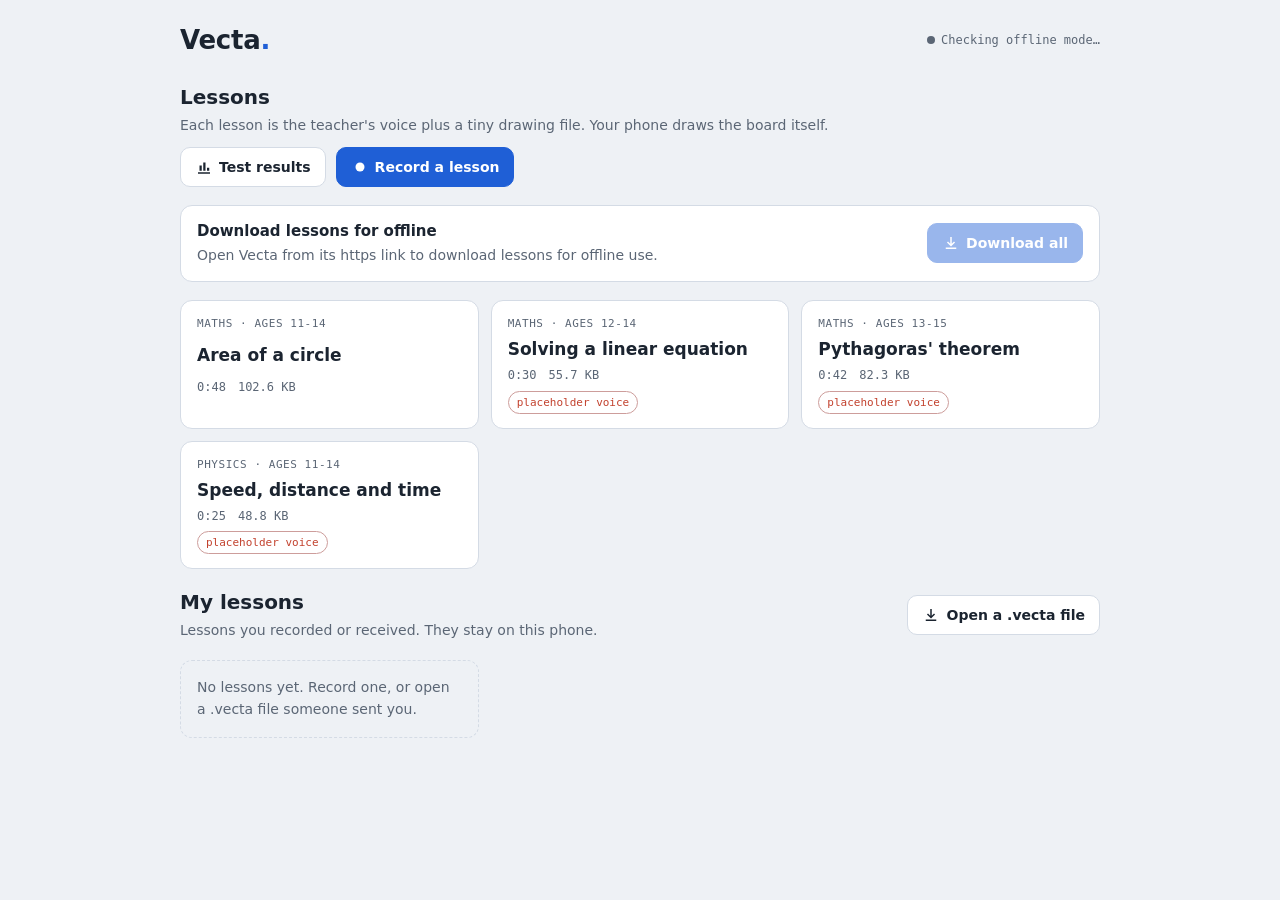
==== index.html @ 53c6eee7 "Add files via upload" ====
<!doctype html>
<html lang="en">
<head>
<meta charset="utf-8">
<meta name="viewport" content="width=device-width, initial-scale=1, viewport-fit=cover">
<title>Vecta Academy</title>
<meta name="description" content="Sharp maths and science lessons that use a fraction of video's data.">
<meta name="theme-color" content="#1f5fd6">
<link rel="manifest" href="manifest.webmanifest">
<link rel="icon" href="icon-192.png">
<link rel="apple-touch-icon" href="icon-192.png">
<link rel="stylesheet" href="katex.min.css">
<link rel="stylesheet" href="app.css">
</head>
<body>
<main>
  <div class="topbar">
    <a class="brand" href="./">Vecta<span>.</span></a>
    <span class="status" id="status">Checking offline mode…</span>
  </div>

  <!-- Library -->
  <section id="library" class="lib" style="display:grid;gap:18px">
    <div class="row spread">
      <div style="display:grid;gap:2px">
        <h2 class="section">Lessons</h2>
        <p class="sub">Each lesson is the teacher's voice plus a tiny drawing file. Your phone draws the board itself.</p>
      </div>
      <div class="row">
        <a class="btn" href="results.html"><svg viewBox="0 0 24 24"><path d="M4 19h16v2H4zM6 10h3v7H6zM11 6h3v11h-3zM16 13h3v4h-3z"/></svg>Test results</a>
        <a class="btn primary" href="record.html"><svg viewBox="0 0 24 24"><circle cx="12" cy="12" r="6"/></svg>Record a lesson</a>
      </div>
    </div>
    <div class="dl" id="dl">
      <div class="row spread">
        <div style="display:grid;gap:2px;min-width:0">
          <b id="dlTitle">Download lessons for offline</b>
          <span class="sub" id="dlInfo">Checking…</span>
        </div>
        <button class="btn primary" id="dlBtn" type="button" disabled><svg viewBox="0 0 24 24"><path d="M11 4h2v9l3-3 1.4 1.4L12 16.8 6.6 11.4 8 10l3 3zM5 18h14v2H5z"/></svg><span id="dlLabel">Download all</span></button>
      </div>
      <div class="bar" id="dlBar" hidden aria-hidden="true"><i class="draw" id="dlFill" style="width:0%"></i></div>
    </div>
    <div class="grid" id="builtin"></div>

    <div class="row spread">
      <div style="display:grid;gap:2px">
        <h2 class="section">My lessons</h2>
        <p class="sub">Lessons you recorded or received. They stay on this phone.</p>
      </div>
      <label class="btn" for="importFile"><svg viewBox="0 0 24 24"><path d="M11 4h2v9l3-3 1.4 1.4L12 16.8 6.6 11.4 8 10l3 3zM5 18h14v2H5z"/></svg>Open a .vecta file</label>
      <input type="file" id="importFile" accept=".vecta,.zip,application/zip" hidden>
    </div>
    <div id="importMsg" hidden></div>
    <div class="grid" id="mine"></div>
  </section>

  <!-- Player -->
  <section id="playerView" hidden style="display:grid;gap:14px">
    <div class="row"><a class="btn" href="#" id="backToList"><svg viewBox="0 0 24 24"><path d="M15.4 7.4 14 6l-6 6 6 6 1.4-1.4L10.8 12z"/></svg>All lessons</a></div>
    <div id="loadMsg" hidden></div>
    <div class="player">
      <div class="player-head"><h2 id="pTitle">Lesson</h2><span class="meta" id="pMeta"></span></div>
      <div id="board"></div>
      <div class="caption" id="caption" aria-live="polite">Press play. The board draws itself in time with the voice.</div>
      <div class="controls">
        <button class="btn primary" id="play" type="button" aria-label="Play"><svg viewBox="0 0 24 24" id="playIcon"><path d="M8 5.5v13l11-6.5z"/></svg></button>
        <button class="btn" id="back10" type="button" aria-label="Back 10 seconds"><svg viewBox="0 0 24 24"><path d="M12 5V2L7 6l5 4V7a6 6 0 1 1-6 6H4a8 8 0 1 0 8-8z"/></svg>10s</button>
        <input class="scrub" id="scrub" type="range" min="0" max="60" step="0.05" value="0" aria-label="Lesson position">
        <span class="time" id="time">0:00 / 0:00</span>
        <button class="btn" id="cc" type="button" aria-pressed="true">CC</button>
      </div>
      <div class="weight">
        <div class="line1"><span>Download size for this lesson</span><b id="totalKB">–</b></div>
        <div class="bar" aria-hidden="true"><i class="voice" id="barVoice"></i><i class="draw" id="barDraw"></i></div>
        <div class="legend">
          <span style="--c: color-mix(in srgb, var(--accent) 45%, var(--grid))">Voice <b id="voiceKB">–</b></span>
          <span style="--c: var(--accent)">Drawings <b id="drawKB">–</b></span>
          <span id="perHour"></span>
        </div>
        <a href="results.html" style="font-size:14px">See how this compares with video →</a>
      </div>
      <div class="actions">
        <button class="btn" id="shareBtn" type="button"><svg viewBox="0 0 24 24"><path d="M11 16h2V7l3 3 1.4-1.4L12 3.2 6.6 8.6 8 10l3-3zM5 18h14v2H5z"/></svg>Save as .vecta file</button>
        <button class="btn danger" id="deleteBtn" type="button" hidden>Delete</button>
        <span class="hint" id="deleteConfirm" hidden>Tap Delete again to remove this lesson.</span>
        <span class="hint" id="shareMsg" hidden></span>
      </div>
    </div>
  </section>
</main>
<audio id="audio" preload="auto"></audio>
<script src="katex.min.js"></script>
<script src="board.js"></script>
<script src="store.js"></script>
<script src="player.js"></script>
</body>
</html>
---- app.css ----
/* Vecta: one centred column, squared-paper board, teacher's-blue marker accent. */
:root {
  --page: #eef1f5;
  --surface: #ffffff;
  --paper: #fbfcfe;
  --grid: #e3e8f0;
  --ink: #1b2430;
  --muted: #5b6675;
  --line: #d4dbe5;
  --accent: #1f5fd6;
  --accent-ink: #ffffff;
  --good: #1f8a5b;
  --bad: #c2412d;
  --display: "Bricolage Grotesque", "Atkinson Hyperlegible", system-ui, sans-serif;
  --body: "Atkinson Hyperlegible", system-ui, -apple-system, "Segoe UI", Roboto, sans-serif;
  --mono: "JetBrains Mono", ui-monospace, "SFMono-Regular", Menlo, monospace;
  color-scheme: light;
}
@media (prefers-color-scheme: dark) {
  :root {
    --page: #0c0f14; --surface: #151a22; --paper: #11161d; --grid: #1e2530;
    --ink: #e6ebf2; --muted: #9aa6b6; --line: #2a323e; --accent: #73a6ff; --accent-ink: #0c0f14;
    --good: #4cc38a; --bad: #ff8a73; color-scheme: dark;
  }
}
* { box-sizing: border-box; }
html, body { margin: 0; }
body {
  background: var(--page); color: var(--ink); font: 16px/1.55 var(--body);
  padding-left: max(16px, env(safe-area-inset-left, 0px)); padding-right: max(16px, env(safe-area-inset-right, 0px));
  padding-block: max(20px, env(safe-area-inset-top, 0px)) max(48px, env(safe-area-inset-bottom, 0px));
}
main { max-width: 920px; margin: 0 auto; display: grid; gap: 22px; }
[hidden] { display: none !important; }
a { color: var(--accent); }

.topbar { display: flex; align-items: center; justify-content: space-between; gap: 12px; flex-wrap: wrap; }
.brand { font-family: var(--display); font-size: 26px; font-weight: 600; letter-spacing: -0.01em; margin: 0; color: var(--ink); text-decoration: none; }
.brand span { color: var(--accent); }
.status { font-family: var(--mono); font-size: 12px; color: var(--muted); display: inline-flex; align-items: center; gap: 6px; }
.status::before { content: ""; width: 8px; height: 8px; border-radius: 50%; background: var(--muted); }
.status.ok::before { background: var(--good); }

h2.section { font-family: var(--display); font-size: 20px; margin: 0; text-wrap: balance; }
.sub { color: var(--muted); font-size: 14px; margin: 0; }
.row { display: flex; gap: 10px; align-items: center; flex-wrap: wrap; }
.spread { justify-content: space-between; }

.btn { display: inline-flex; align-items: center; justify-content: center; gap: 6px; height: 40px; min-width: 40px; padding: 0 14px; border-radius: 10px; border: 1px solid var(--line); background: var(--surface); color: var(--ink); font: 600 14px var(--body); cursor: pointer; text-decoration: none; white-space: nowrap; }
.btn svg { width: 18px; height: 18px; fill: currentColor; flex: none; }
.btn.primary { background: var(--accent); color: var(--accent-ink); border-color: var(--accent); }
.btn.danger { color: var(--bad); }
.btn[aria-pressed="true"] { background: color-mix(in srgb, var(--accent) 14%, var(--surface)); border-color: var(--accent); color: var(--accent); }
.btn:disabled { opacity: .45; cursor: default; }
.btn:focus-visible, input:focus-visible, .card:focus-visible { outline: 3px solid color-mix(in srgb, var(--accent) 55%, transparent); outline-offset: 2px; }

/* library */
.grid { display: grid; grid-template-columns: repeat(auto-fill, minmax(240px, 1fr)); gap: 12px; }
.card { display: grid; gap: 6px; padding: 14px 16px; background: var(--surface); border: 1px solid var(--line); border-radius: 12px; color: var(--ink); text-decoration: none; min-width: 0; }
.card:hover { border-color: color-mix(in srgb, var(--accent) 55%, var(--line)); }
.card .kicker { font-family: var(--mono); font-size: 11px; letter-spacing: .05em; text-transform: uppercase; color: var(--muted); }
.card .title { font-weight: 700; font-size: 17px; line-height: 1.3; }
.card .facts { display: flex; gap: 12px; flex-wrap: wrap; font-family: var(--mono); font-size: 12px; color: var(--muted); font-variant-numeric: tabular-nums; }
.pill { font-family: var(--mono); font-size: 11px; padding: 2px 8px; border-radius: 99px; border: 1px solid var(--line); color: var(--muted); justify-self: start; }
.pill.warn { color: var(--bad); border-color: color-mix(in srgb, var(--bad) 40%, var(--line)); }
.dl { display: grid; gap: 10px; padding: 14px 16px; background: var(--surface); border: 1px solid var(--line); border-radius: 12px; }
.dl b { font-size: 15px; }
.dl.done { border-color: color-mix(in srgb, var(--good) 45%, var(--line)); }
.pill.ok { color: var(--good); border-color: color-mix(in srgb, var(--good) 40%, var(--line)); }
.card .pills { display: flex; gap: 6px; flex-wrap: wrap; }
.empty { padding: 16px; border: 1px dashed var(--line); border-radius: 12px; color: var(--muted); font-size: 14px; }

/* player */
.player { background: var(--surface); border: 1px solid var(--line); border-radius: 14px; overflow: hidden; }
.player-head { display: flex; justify-content: space-between; align-items: baseline; gap: 12px; flex-wrap: wrap; padding: 12px 16px; border-bottom: 1px solid var(--line); }
.player-head h2 { font-family: var(--display); font-size: 19px; margin: 0; }
.meta { font-family: var(--mono); font-size: 12px; color: var(--muted); }
.vboard { position: relative; width: 100%; max-width: 100%; aspect-ratio: 16 / 9; background: var(--paper); overflow: hidden; --bh: 400px; touch-action: none; user-select: none; -webkit-user-select: none; }
.vboard canvas { position: absolute; inset: 0; width: 100%; height: 100%; display: block; }
.vlayer { position: absolute; inset: 0; pointer-events: none; }
.vitem { position: absolute; transform: translate(-50%, -50%); white-space: nowrap; color: var(--ink); line-height: 1.15; opacity: 0; }
.vitem.c-muted { color: var(--muted); }
.vitem.c-accent { color: var(--accent); }
.vitem.bold { font-weight: 700; }
.vitem.italic { font-style: italic; }
.vitem.box { border: max(2px, calc(var(--bh) * 0.004)) solid currentColor; border-radius: calc(var(--bh) * 0.014); padding: 0.2em 0.4em; }
.vitem .katex { font-size: 1em; }
.caption { min-height: 3em; padding: 10px 16px; border-top: 1px solid var(--line); font-size: 15px; display: flex; align-items: center; }
.controls { display: flex; align-items: center; gap: 8px; padding: 10px 12px 12px; flex-wrap: wrap; }
.scrub { flex: 1 1 180px; min-width: 0; accent-color: var(--accent); height: 28px; }
.time { font-family: var(--mono); font-size: 13px; color: var(--muted); font-variant-numeric: tabular-nums; }
.weight { display: grid; gap: 8px; padding: 12px 16px 14px; border-top: 1px solid var(--line); }
.weight .line1 { display: flex; justify-content: space-between; gap: 12px; flex-wrap: wrap; font-size: 14px; }
.weight b { font-family: var(--mono); font-variant-numeric: tabular-nums; }
.bar { display: flex; height: 10px; border-radius: 99px; overflow: hidden; background: var(--grid); }
.bar i { display: block; height: 100%; }
.bar .voice { background: color-mix(in srgb, var(--accent) 45%, var(--grid)); }
.bar .draw { background: var(--accent); min-width: 3px; }
.legend { display: flex; gap: 16px; flex-wrap: wrap; font-size: 13px; color: var(--muted); }
.legend span::before { content: ""; display: inline-block; width: 10px; height: 10px; border-radius: 3px; margin-right: 6px; vertical-align: -1px; background: var(--c); }
.actions { display: flex; gap: 8px; flex-wrap: wrap; padding: 0 16px 14px; }
.notice { padding: 12px 14px; border-radius: 10px; background: color-mix(in srgb, var(--accent) 10%, var(--surface)); border: 1px solid color-mix(in srgb, var(--accent) 30%, var(--line)); font-size: 14px; }
.notice.error { background: color-mix(in srgb, var(--bad) 10%, var(--surface)); border-color: color-mix(in srgb, var(--bad) 35%, var(--line)); }

/* recorder */
.tools { display: flex; gap: 6px; flex-wrap: wrap; padding: 10px 12px; border-bottom: 1px solid var(--line); }
.tools .sep { width: 1px; background: var(--line); margin: 4px 2px; }
.swatch { width: 14px; height: 14px; border-radius: 50%; background: var(--c); border: 2px solid var(--surface); box-shadow: 0 0 0 1px var(--line); }
.recbar { display: flex; align-items: center; gap: 12px; padding: 12px; border-top: 1px solid var(--line); flex-wrap: wrap; }
.recbtn { display: inline-flex; align-items: center; gap: 8px; height: 44px; padding: 0 18px 0 14px; border-radius: 99px; border: 0; background: var(--bad); color: #fff; font: 700 15px var(--body); cursor: pointer; }
.recbtn .dot { width: 14px; height: 14px; border-radius: 50%; background: #fff; }
.recbtn.on .dot { border-radius: 3px; }
.recbtn:disabled { opacity: .5; }
.clock { font-family: var(--mono); font-size: 18px; font-variant-numeric: tabular-nums; }
.clock.live { color: var(--bad); }
.hint { color: var(--muted); font-size: 14px; }
.entry { position: absolute; transform: translate(-50%, -50%); display: grid; gap: 6px; padding: 8px; background: var(--surface); border: 1px solid var(--accent); border-radius: 10px; box-shadow: 0 6px 24px rgba(0,0,0,.18); z-index: 5; width: min(320px, 90%); }
.entry input { font: 16px var(--body); padding: 8px 10px; border: 1px solid var(--line); border-radius: 8px; background: var(--paper); color: var(--ink); min-width: 0; }
.entry .preview { min-height: 1.6em; font-size: 20px; color: var(--ink); overflow-x: auto; }
.entry .row { justify-content: flex-end; }
.field { display: grid; gap: 4px; font-size: 14px; }
.field input { font: 16px var(--body); padding: 9px 11px; border: 1px solid var(--line); border-radius: 8px; background: var(--paper); color: var(--ink); min-width: 0; }
.panel { background: var(--surface); border: 1px solid var(--line); border-radius: 14px; padding: 16px; display: grid; gap: 12px; }
@media (max-width: 520px) { .brand { font-size: 22px; } .player-head h2 { font-size: 17px; } }
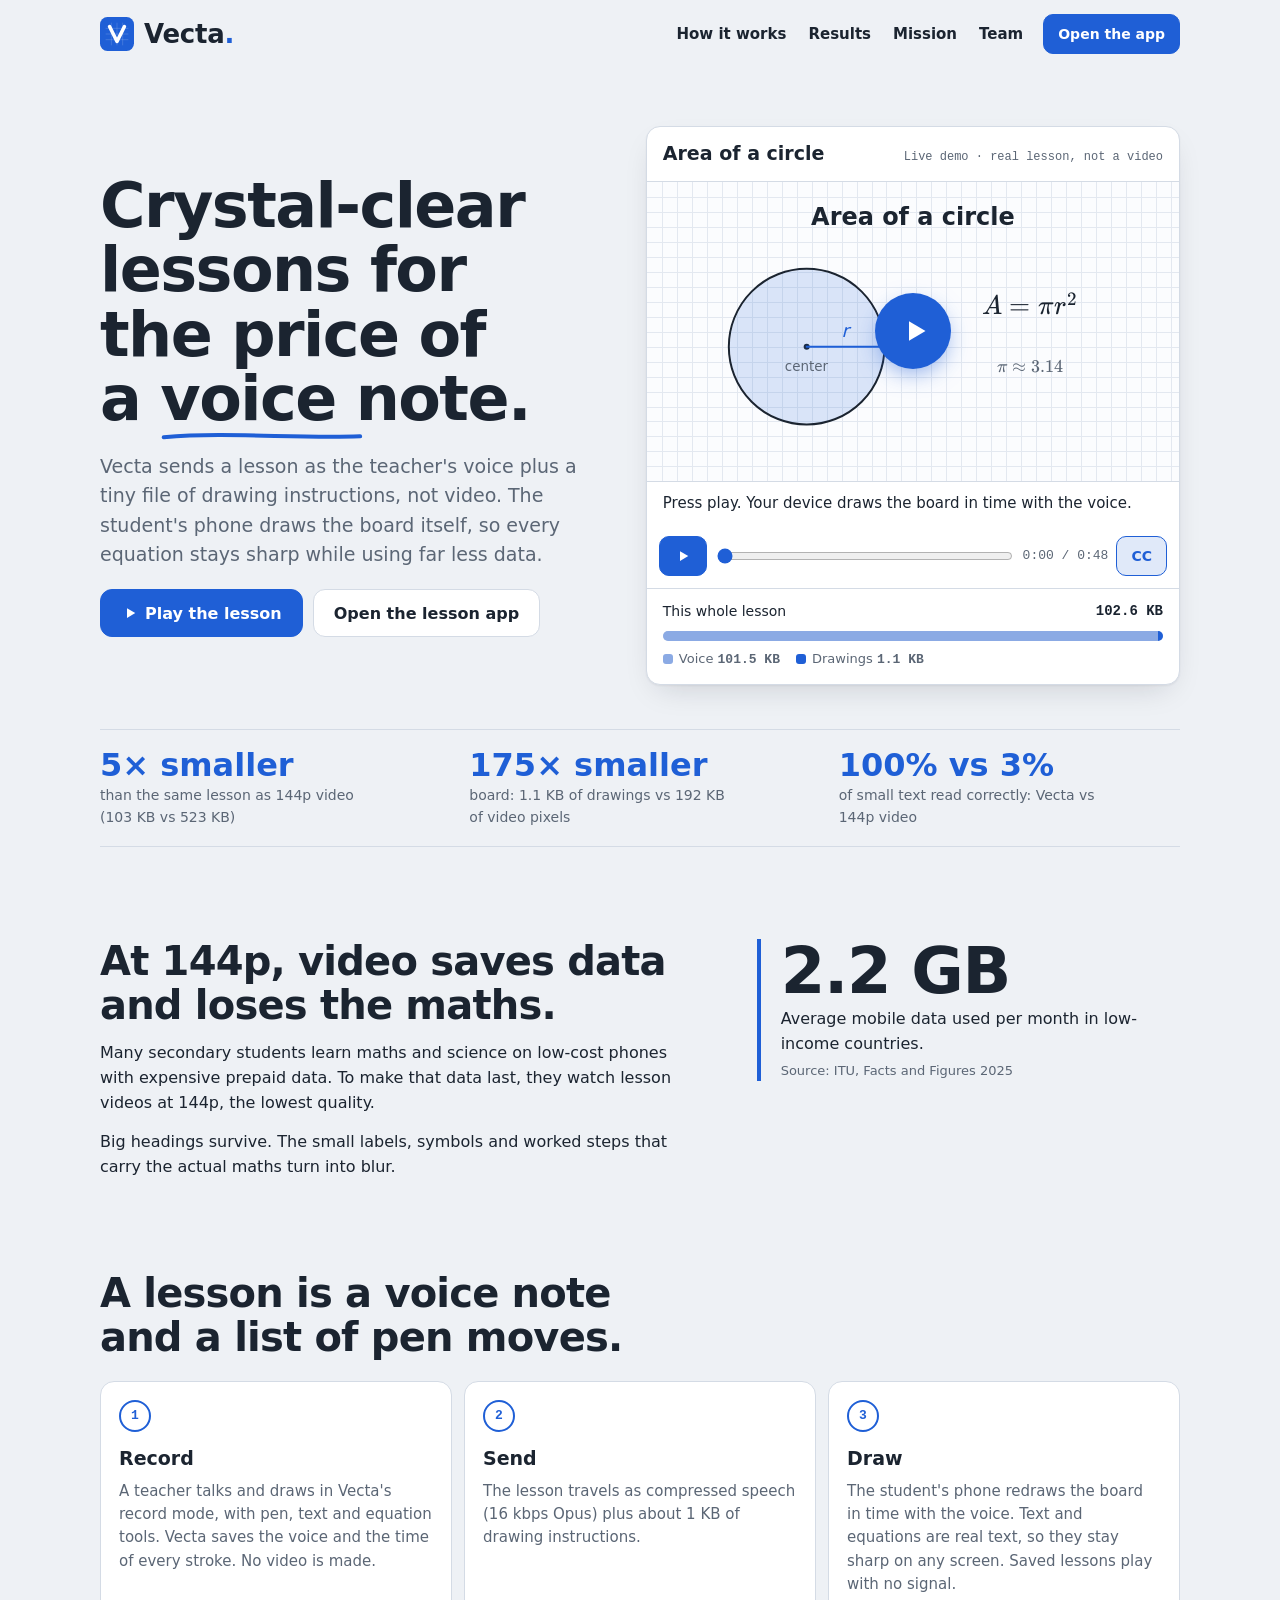
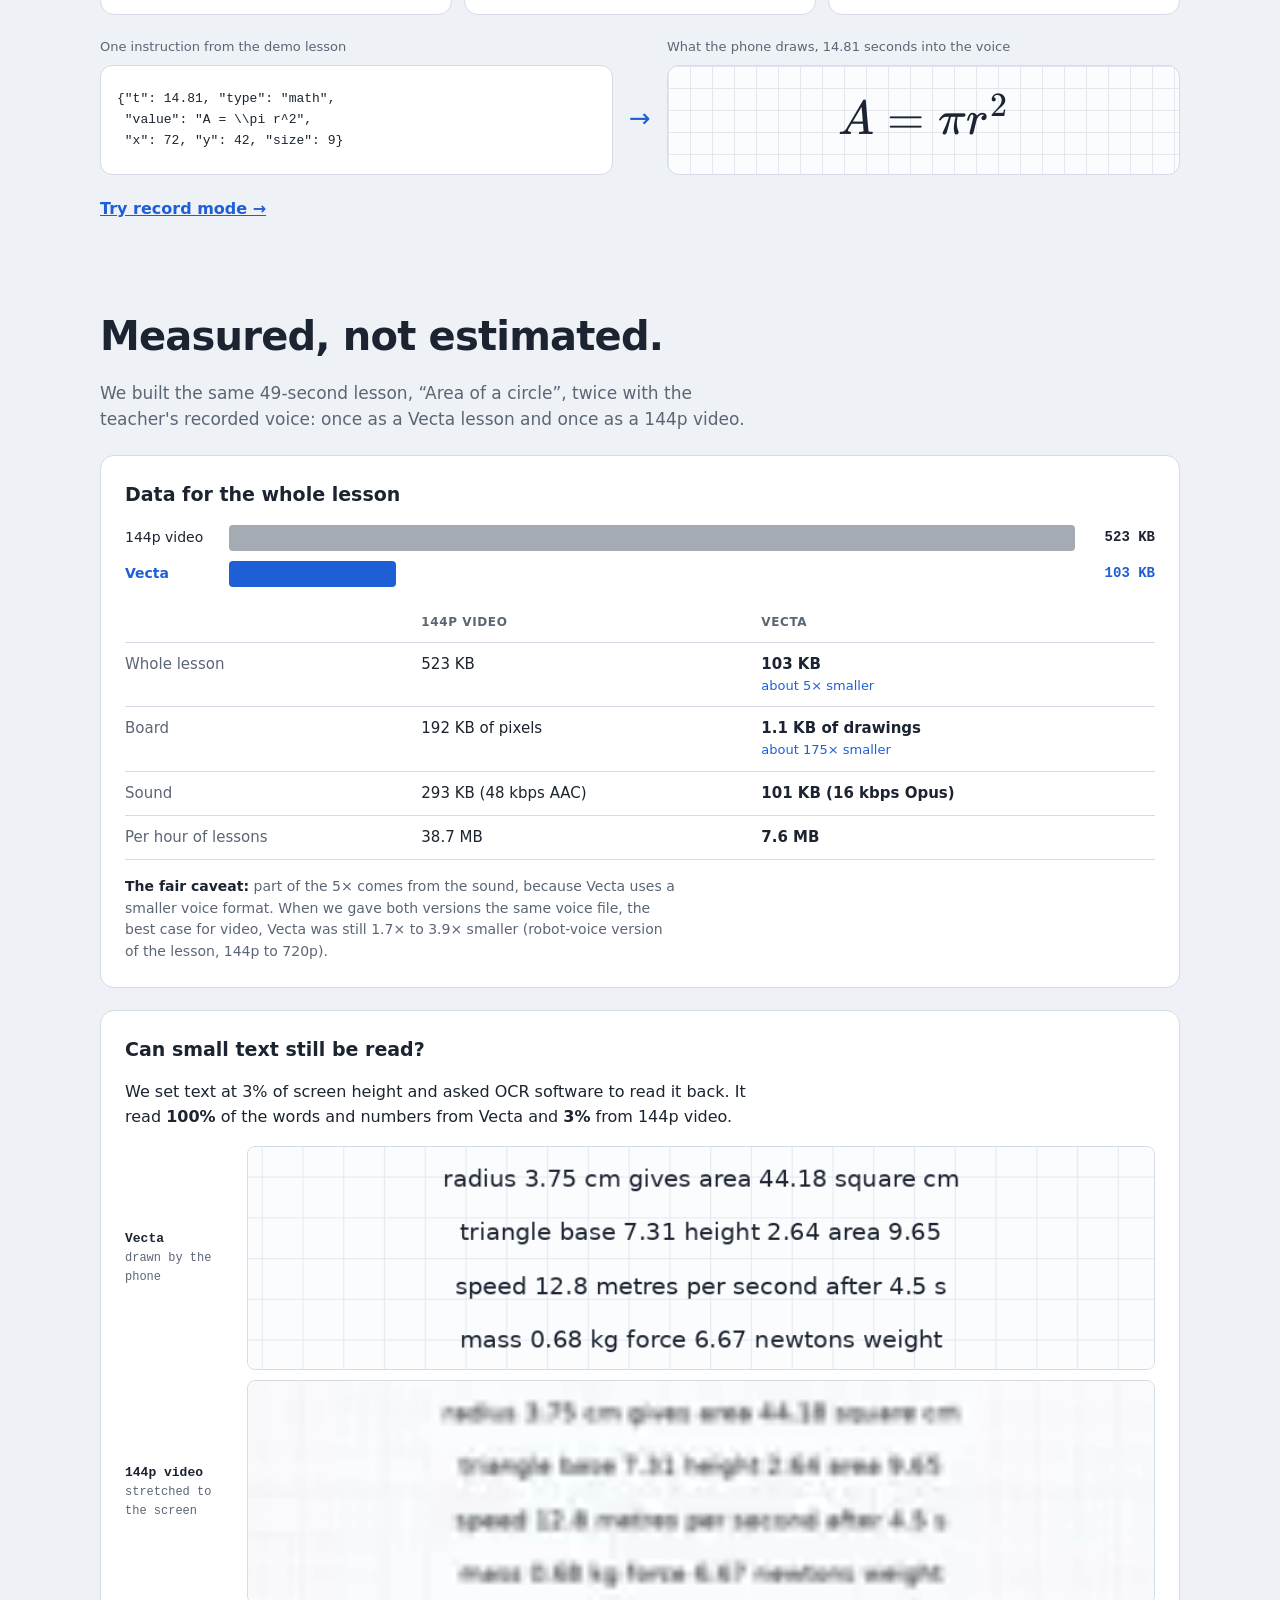
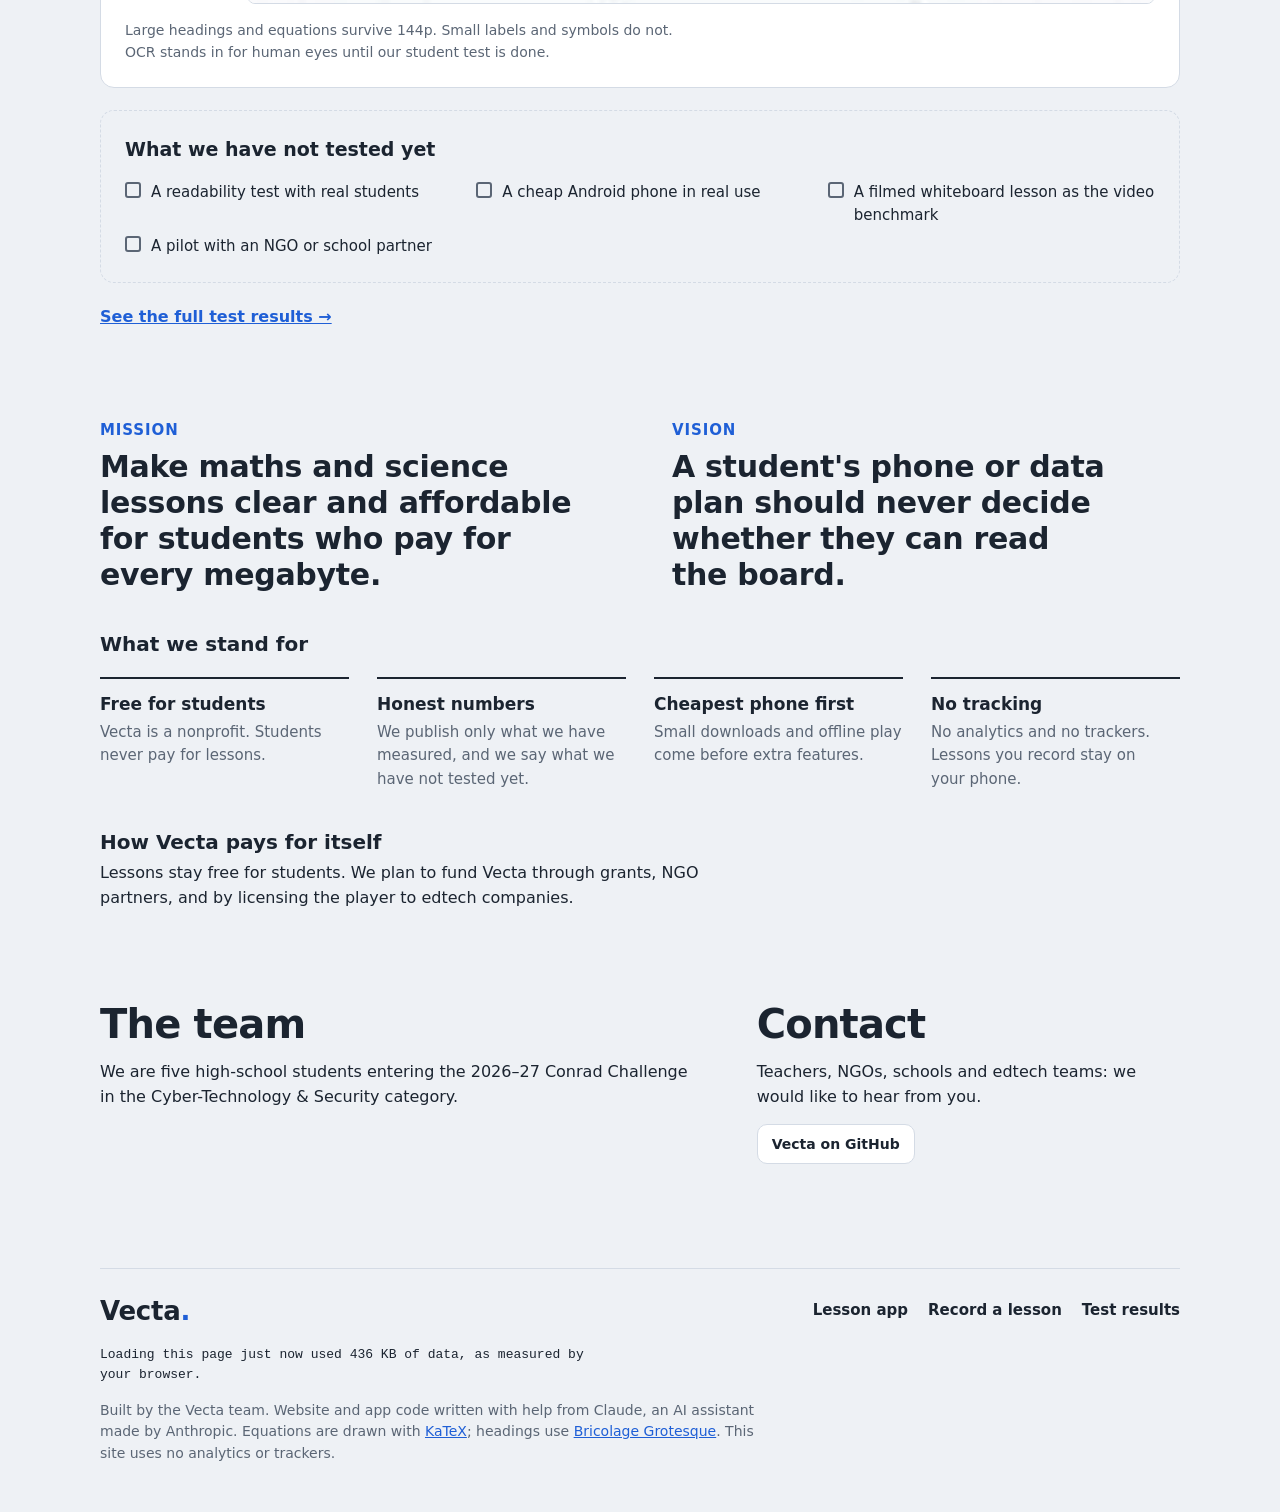
==== commit c4baa0c6: "Add landing page as front page; move lesson app to app.html - index.html, site.css, site.js: landing" ====
--- a/index.html
+++ b/index.html
@@ -3,96 +3,231 @@
 <head>
 <meta charset="utf-8">
 <meta name="viewport" content="width=device-width, initial-scale=1, viewport-fit=cover">
-<title>Vecta Academy</title>
-<meta name="description" content="Sharp maths and science lessons that use a fraction of video's data.">
+<title>Vecta: crystal-clear lessons for the price of a voice note</title>
+<meta name="description" content="Vecta sends lessons as the teacher's voice plus a tiny file of drawing instructions. The student's phone draws the board itself, sharp on any screen, using much less data than video.">
+<meta property="og:title" content="Vecta: crystal-clear lessons for the price of a voice note">
+<meta property="og:description" content="Maths and science lessons sent as a voice plus drawing instructions, not video. Sharp on any phone, about 5x smaller than 144p video in our test.">
+<meta property="og:type" content="website">
+<meta property="og:image" content="https://vecta-team.github.io/Vecta/icon-512.png">
 <meta name="theme-color" content="#1f5fd6">
 <link rel="manifest" href="manifest.webmanifest">
 <link rel="icon" href="icon-192.png">
 <link rel="apple-touch-icon" href="icon-192.png">
 <link rel="stylesheet" href="katex.min.css">
 <link rel="stylesheet" href="app.css">
+<link rel="stylesheet" href="site.css">
 </head>
-<body>
+<body class="site">
+
+<header class="nav wrap">
+  <a class="brand" href="./" aria-label="Vecta home">
+    <svg class="logo" viewBox="0 0 48 48" aria-hidden="true"><rect width="48" height="48" rx="10.5" fill="#1f5fd6"/><path d="M8 16h32M8 24h32M8 32h32M16 8v32M24 8v32M32 8v32" stroke="#fff" stroke-opacity=".22"/><path d="M13.5 13.5 24 34.5l10.5-21" fill="none" stroke="#fff" stroke-width="5" stroke-linecap="round" stroke-linejoin="round"/></svg>
+    <span class="word">Vecta<span>.</span></span>
+  </a>
+  <nav class="navlinks" aria-label="Sections">
+    <a href="#how">How it works</a>
+    <a href="#results">Results</a>
+    <a href="#mission">Mission</a>
+    <a href="#team">Team</a>
+  </nav>
+  <a class="btn primary" href="app.html">Open the app</a>
+</header>
+
 <main>
-  <div class="topbar">
-    <a class="brand" href="./">Vecta<span>.</span></a>
-    <span class="status" id="status">Checking offline mode…</span>
-  </div>
-
-  <!-- Library -->
-  <section id="library" class="lib" style="display:grid;gap:18px">
-    <div class="row spread">
-      <div style="display:grid;gap:2px">
-        <h2 class="section">Lessons</h2>
-        <p class="sub">Each lesson is the teacher's voice plus a tiny drawing file. Your phone draws the board itself.</p>
+
+<!-- ============ HERO: tagline + the working player ============ -->
+<section class="hero wrap">
+  <div class="hero-text">
+    <h1>Crystal-clear lessons for the price of a <span class="mark">voice note.<svg viewBox="0 0 200 12" preserveAspectRatio="none" aria-hidden="true"><path pathLength="1" d="M2 8C40 2 80 11 120 6s60-2 78 1"/></svg></span></h1>
+    <p class="lede">Vecta sends a lesson as the teacher's voice plus a tiny file of drawing instructions, not video. The student's phone draws the board itself, so every equation stays sharp while using far less data.</p>
+    <div class="row">
+      <button class="btn primary big" id="heroPlay" type="button"><svg viewBox="0 0 24 24"><path d="M8 5.5v13l11-6.5z"/></svg>Play the lesson</button>
+      <a class="btn big" href="app.html">Open the lesson app</a>
+    </div>
+  </div>
+
+  <div class="player" id="demo">
+    <div class="player-head"><h2>Area of a circle</h2><span class="meta">Live demo · real lesson, not a video</span></div>
+    <div class="stage">
+      <div id="board"></div>
+      <button class="bigplay" id="bigPlay" type="button" aria-label="Play the lesson"><svg viewBox="0 0 24 24"><path d="M8 5.5v13l11-6.5z"/></svg></button>
+    </div>
+    <div class="caption" id="caption" aria-live="polite">Press play. Your device draws the board in time with the voice.</div>
+    <div class="controls">
+      <button class="btn primary" id="play" type="button" aria-label="Play" disabled><svg viewBox="0 0 24 24" id="playIcon"><path d="M8 5.5v13l11-6.5z"/></svg></button>
+      <input class="scrub" id="scrub" type="range" min="0" max="49" step="0.05" value="0" aria-label="Lesson position">
+      <span class="time" id="time">0:00 / 0:48</span>
+      <button class="btn" id="cc" type="button" aria-pressed="true">CC</button>
+    </div>
+    <div class="weight">
+      <div class="line1"><span>This whole lesson</span><b id="totalKB">–</b></div>
+      <div class="bar" aria-hidden="true"><i class="voice" id="barVoice"></i><i class="draw" id="barDraw"></i></div>
+      <div class="legend">
+        <span style="--c: color-mix(in srgb, var(--accent) 45%, var(--grid))">Voice <b id="voiceKB">–</b></span>
+        <span style="--c: var(--accent)">Drawings <b id="drawKB">–</b></span>
       </div>
-      <div class="row">
-        <a class="btn" href="results.html"><svg viewBox="0 0 24 24"><path d="M4 19h16v2H4zM6 10h3v7H6zM11 6h3v11h-3zM16 13h3v4h-3z"/></svg>Test results</a>
-        <a class="btn primary" href="record.html"><svg viewBox="0 0 24 24"><circle cx="12" cy="12" r="6"/></svg>Record a lesson</a>
-      </div>
-    </div>
-    <div class="dl" id="dl">
-      <div class="row spread">
-        <div style="display:grid;gap:2px;min-width:0">
-          <b id="dlTitle">Download lessons for offline</b>
-          <span class="sub" id="dlInfo">Checking…</span>
-        </div>
-        <button class="btn primary" id="dlBtn" type="button" disabled><svg viewBox="0 0 24 24"><path d="M11 4h2v9l3-3 1.4 1.4L12 16.8 6.6 11.4 8 10l3 3zM5 18h14v2H5z"/></svg><span id="dlLabel">Download all</span></button>
-      </div>
-      <div class="bar" id="dlBar" hidden aria-hidden="true"><i class="draw" id="dlFill" style="width:0%"></i></div>
-    </div>
-    <div class="grid" id="builtin"></div>
-
-    <div class="row spread">
-      <div style="display:grid;gap:2px">
-        <h2 class="section">My lessons</h2>
-        <p class="sub">Lessons you recorded or received. They stay on this phone.</p>
-      </div>
-      <label class="btn" for="importFile"><svg viewBox="0 0 24 24"><path d="M11 4h2v9l3-3 1.4 1.4L12 16.8 6.6 11.4 8 10l3 3zM5 18h14v2H5z"/></svg>Open a .vecta file</label>
-      <input type="file" id="importFile" accept=".vecta,.zip,application/zip" hidden>
-    </div>
-    <div id="importMsg" hidden></div>
-    <div class="grid" id="mine"></div>
-  </section>
-
-  <!-- Player -->
-  <section id="playerView" hidden style="display:grid;gap:14px">
-    <div class="row"><a class="btn" href="#" id="backToList"><svg viewBox="0 0 24 24"><path d="M15.4 7.4 14 6l-6 6 6 6 1.4-1.4L10.8 12z"/></svg>All lessons</a></div>
-    <div id="loadMsg" hidden></div>
-    <div class="player">
-      <div class="player-head"><h2 id="pTitle">Lesson</h2><span class="meta" id="pMeta"></span></div>
-      <div id="board"></div>
-      <div class="caption" id="caption" aria-live="polite">Press play. The board draws itself in time with the voice.</div>
-      <div class="controls">
-        <button class="btn primary" id="play" type="button" aria-label="Play"><svg viewBox="0 0 24 24" id="playIcon"><path d="M8 5.5v13l11-6.5z"/></svg></button>
-        <button class="btn" id="back10" type="button" aria-label="Back 10 seconds"><svg viewBox="0 0 24 24"><path d="M12 5V2L7 6l5 4V7a6 6 0 1 1-6 6H4a8 8 0 1 0 8-8z"/></svg>10s</button>
-        <input class="scrub" id="scrub" type="range" min="0" max="60" step="0.05" value="0" aria-label="Lesson position">
-        <span class="time" id="time">0:00 / 0:00</span>
-        <button class="btn" id="cc" type="button" aria-pressed="true">CC</button>
-      </div>
-      <div class="weight">
-        <div class="line1"><span>Download size for this lesson</span><b id="totalKB">–</b></div>
-        <div class="bar" aria-hidden="true"><i class="voice" id="barVoice"></i><i class="draw" id="barDraw"></i></div>
-        <div class="legend">
-          <span style="--c: color-mix(in srgb, var(--accent) 45%, var(--grid))">Voice <b id="voiceKB">–</b></span>
-          <span style="--c: var(--accent)">Drawings <b id="drawKB">–</b></span>
-          <span id="perHour"></span>
-        </div>
-        <a href="results.html" style="font-size:14px">See how this compares with video →</a>
-      </div>
-      <div class="actions">
-        <button class="btn" id="shareBtn" type="button"><svg viewBox="0 0 24 24"><path d="M11 16h2V7l3 3 1.4-1.4L12 3.2 6.6 8.6 8 10l3-3zM5 18h14v2H5z"/></svg>Save as .vecta file</button>
-        <button class="btn danger" id="deleteBtn" type="button" hidden>Delete</button>
-        <span class="hint" id="deleteConfirm" hidden>Tap Delete again to remove this lesson.</span>
-        <span class="hint" id="shareMsg" hidden></span>
-      </div>
-    </div>
-  </section>
+    </div>
+  </div>
+</section>
+
+<section class="facts wrap" aria-label="Headline results">
+  <div><b>5× smaller</b><span>than the same lesson as 144p video (103 KB vs 523 KB)</span></div>
+  <div><b>175× smaller</b><span>board: 1.1 KB of drawings vs 192 KB of video pixels</span></div>
+  <div><b>100% vs 3%</b><span>of small text read correctly: Vecta vs 144p video</span></div>
+</section>
+
+<!-- ============ PROBLEM ============ -->
+<section class="block wrap" id="problem">
+  <div class="split">
+    <div>
+      <h2>At 144p, video saves data and loses the maths.</h2>
+      <p>Many secondary students learn maths and science on low-cost phones with expensive prepaid data. To make that data last, they watch lesson videos at 144p, the lowest quality.</p>
+      <p>Big headings survive. The small labels, symbols and worked steps that carry the actual maths turn into blur.</p>
+    </div>
+    <div class="stat">
+      <b>2.2 GB</b>
+      <span>Average mobile data used per month in low-income countries.</span>
+      <small>Source: ITU, Facts and Figures 2025</small>
+    </div>
+  </div>
+</section>
+
+<!-- ============ HOW IT WORKS ============ -->
+<section class="block wrap" id="how">
+  <h2>A lesson is a voice note and a list of pen moves.</h2>
+  <ol class="steps">
+    <li><b>Record</b><p>A teacher talks and draws in Vecta's record mode, with pen, text and equation tools. Vecta saves the voice and the time of every stroke. No video is made.</p></li>
+    <li><b>Send</b><p>The lesson travels as compressed speech (16 kbps Opus) plus about 1 KB of drawing instructions.</p></li>
+    <li><b>Draw</b><p>The student's phone redraws the board in time with the voice. Text and equations are real text, so they stay sharp on any screen. Saved lessons play with no signal.</p></li>
+  </ol>
+  <div class="instr">
+    <figure>
+      <figcaption>One instruction from the demo lesson</figcaption>
+      <pre><code>{"t": 14.81, "type": "math",
+ "value": "A = \\pi r^2",
+ "x": 72, "y": 42, "size": 9}</code></pre>
+    </figure>
+    <div class="arrow" aria-hidden="true">→</div>
+    <figure>
+      <figcaption>What the phone draws, 14.81 seconds into the voice</figcaption>
+      <div class="formula" id="formulaOut">A = πr²</div>
+    </figure>
+  </div>
+  <p class="links"><a href="record.html">Try record mode →</a></p>
+</section>
+
+<!-- ============ RESULTS ============ -->
+<section class="block wrap" id="results">
+  <h2>Measured, not estimated.</h2>
+  <p class="intro">We built the same 49-second lesson, “Area of a circle”, twice with the teacher's recorded voice: once as a Vecta lesson and once as a 144p video.</p>
+
+  <div class="panel">
+    <h3>Data for the whole lesson</h3>
+    <div class="bars" role="img" aria-label="144p video: 523 kilobytes. Vecta: 103 kilobytes.">
+      <div class="barrow"><span>144p video</span><div class="track"><i style="width:100%"></i></div><b>523 KB</b></div>
+      <div class="barrow us"><span>Vecta</span><div class="track"><i style="width:19.7%"></i></div><b>103 KB</b></div>
+    </div>
+    <div class="tablewrap"><table>
+      <thead><tr><th></th><th>144p video</th><th>Vecta</th></tr></thead>
+      <tbody>
+        <tr><td>Whole lesson</td><td>523 KB</td><td>103 KB <em>about 5× smaller</em></td></tr>
+        <tr><td>Board</td><td>192 KB of pixels</td><td>1.1 KB of drawings <em>about 175× smaller</em></td></tr>
+        <tr><td>Sound</td><td>293 KB (48 kbps AAC)</td><td>101 KB (16 kbps Opus)</td></tr>
+        <tr><td>Per hour of lessons</td><td>38.7 MB</td><td>7.6 MB</td></tr>
+      </tbody>
+    </table></div>
+    <p class="note"><b>The fair caveat:</b> part of the 5× comes from the sound, because Vecta uses a smaller voice format. When we gave both versions the same voice file, the best case for video, Vecta was still 1.7× to 3.9× smaller (robot-voice version of the lesson, 144p to 720p).</p>
+  </div>
+
+  <div class="panel">
+    <h3>Can small text still be read?</h3>
+    <p>We set text at 3% of screen height and asked OCR software to read it back. It read <b>100%</b> of the words and numbers from Vecta and <b>3%</b> from 144p video.</p>
+    <div class="compare">
+      <figure><figcaption><b>Vecta</b>drawn by the phone</figcaption><img src="cmp_vecta.png" alt="Four lines of maths text, perfectly sharp" width="800" height="196" loading="lazy"></figure>
+      <figure><figcaption><b>144p video</b>stretched to the screen</figcaption><img src="cmp_144.png" alt="The same text from 144p video, too blurred to read the numbers" width="800" height="196" loading="lazy"></figure>
+    </div>
+    <p class="note">Large headings and equations survive 144p. Small labels and symbols do not. OCR stands in for human eyes until our student test is done.</p>
+  </div>
+
+  <div class="panel todo">
+    <h3>What we have not tested yet</h3>
+    <ul>
+      <li>A readability test with real students</li>
+      <li>A cheap Android phone in real use</li>
+      <li>A filmed whiteboard lesson as the video benchmark</li>
+      <li>A pilot with an NGO or school partner</li>
+    </ul>
+  </div>
+  <p class="links"><a href="results.html">See the full test results →</a></p>
+</section>
+
+<!-- ============ MISSION, VISION, VALUES ============
+     TEAM: the wording in this section is a DRAFT. Conrad rules say AI must not
+     be the main author of your story. Rewrite it in your own words. -->
+<section class="block wrap" id="mission">
+  <div class="mv">
+    <div>
+      <h2>Mission</h2>
+      <p class="big">Make maths and science lessons clear and affordable for students who pay for every megabyte.</p>
+    </div>
+    <div>
+      <h2>Vision</h2>
+      <p class="big">A student's phone or data plan should never decide whether they can read the board.</p>
+    </div>
+  </div>
+  <h2 class="minor">What we stand for</h2>
+  <div class="values">
+    <div><b>Free for students</b><p>Vecta is a nonprofit. Students never pay for lessons.</p></div>
+    <div><b>Honest numbers</b><p>We publish only what we have measured, and we say what we have not tested yet.</p></div>
+    <div><b>Cheapest phone first</b><p>Small downloads and offline play come before extra features.</p></div>
+    <div><b>No tracking</b><p>No analytics and no trackers. Lessons you record stay on your phone.</p></div>
+  </div>
+  <div class="model">
+    <h2 class="minor">How Vecta pays for itself</h2>
+    <p>Lessons stay free for students. We plan to fund Vecta through grants, NGO partners, and by licensing the player to edtech companies.</p>
+  </div>
+</section>
+
+<!-- ============ TEAM + CONTACT ============ -->
+<section class="block wrap" id="team">
+  <div class="split">
+    <div>
+      <h2>The team</h2>
+      <p>We are five high-school students entering the 2026–27 Conrad Challenge in the Cyber-Technology &amp; Security category.</p>
+      <!-- TEAM: add your names here. Copy one line per person and remove the comment marks:
+      <ul class="people">
+        <li><b>First name</b><span>Role, for example "Player and recording"</span></li>
+      </ul>
+      -->
+    </div>
+    <div id="contact">
+      <h2>Contact</h2>
+      <p>Teachers, NGOs, schools and edtech teams: we would like to hear from you.</p>
+      <!-- TEAM: add a team email here, for example
+           <p><a href="mailto:TEAM-EMAIL">TEAM-EMAIL</a></p> -->
+      <p><a class="btn" href="https://github.com/vecta-team/Vecta">Vecta on GitHub</a></p>
+    </div>
+  </div>
+</section>
+
 </main>
-<audio id="audio" preload="auto"></audio>
-<script src="katex.min.js"></script>
-<script src="board.js"></script>
-<script src="store.js"></script>
-<script src="player.js"></script>
+
+<footer class="foot wrap">
+  <div class="row spread">
+    <span class="brand">Vecta<span>.</span></span>
+    <nav class="row" aria-label="Pages">
+      <a href="app.html">Lesson app</a>
+      <a href="record.html">Record a lesson</a>
+      <a href="results.html">Test results</a>
+    </nav>
+  </div>
+  <p id="pageKB" hidden></p>
+  <p>Built by the Vecta team. Website and app code written with help from Claude, an AI assistant made by Anthropic. Equations are drawn with <a href="KaTeX-LICENSE.txt">KaTeX</a>; headings use <a href="Bricolage-LICENSE.txt">Bricolage Grotesque</a>. This site uses no analytics or trackers.</p>
+</footer>
+
+<audio id="audio" preload="none"></audio>
+<script src="katex.min.js" defer></script>
+<script src="board.js" defer></script>
+<script src="site.js" defer></script>
 </body>
 </html>
--- a/app.css
+++ b/app.css
@@ -122,3 +122,6 @@
 .field input { font: 16px var(--body); padding: 9px 11px; border: 1px solid var(--line); border-radius: 8px; background: var(--paper); color: var(--ink); min-width: 0; }
 .panel { background: var(--surface); border: 1px solid var(--line); border-radius: 14px; padding: 16px; display: grid; gap: 12px; }
 @media (max-width: 520px) { .brand { font-size: 22px; } .player-head h2 { font-size: 17px; } }
+
+/* Heading font (Bricolage Grotesque 700, 22 KB, hosted here so it works offline). */
+@font-face { font-family: "Bricolage Grotesque"; src: url("BricolageGrotesque-700.woff2") format("woff2"); font-weight: 600 800; font-style: normal; font-display: swap; }
--- a/site.css
+++ b/site.css
@@ -0,0 +1,130 @@
+/* Landing page styles. Colours, buttons and the player come from app.css. */
+html { scroll-behavior: smooth; }
+@media (prefers-reduced-motion: reduce) { html { scroll-behavior: auto; } }
+body.site { padding-top: max(14px, env(safe-area-inset-top, 0px)); }
+.site main { max-width: none; display: block; }
+.wrap { max-width: 1080px; margin-inline: auto; }
+.site h1, .site h2, .site h3 { font-family: var(--display); text-wrap: balance; margin: 0; }
+.site p { margin: 0; text-wrap: pretty; }
+.site section[id], .site #demo { scroll-margin-top: 20px; }
+
+/* top bar */
+.nav { display: flex; align-items: center; gap: 20px; }
+.nav .brand { display: inline-flex; align-items: center; gap: 10px; margin-right: auto; font-weight: 700; }
+.nav .brand .word { color: var(--ink); }
+.logo { width: 34px; height: 34px; flex: none; }
+.navlinks { display: flex; gap: 22px; }
+.navlinks a, .foot nav a { color: var(--ink); text-decoration: none; font-size: 15px; font-weight: 600; }
+.navlinks a:hover, .foot nav a:hover { color: var(--accent); }
+.site a:focus-visible, .bigplay:focus-visible { outline: 3px solid color-mix(in srgb, var(--accent) 55%, transparent); outline-offset: 2px; border-radius: 4px; }
+@media (max-width: 720px) { .navlinks { display: none; } }
+
+/* hero */
+.hero { display: grid; grid-template-columns: minmax(0, 1fr) minmax(0, 1.08fr); gap: clamp(24px, 4vw, 52px); align-items: center; padding-block: clamp(28px, 6vw, 72px) clamp(24px, 4vw, 44px); }
+.hero-text { display: grid; gap: 20px; }
+.hero h1 { font-size: clamp(36px, 5.3vw, 62px); line-height: 1.04; letter-spacing: -0.025em; font-weight: 700; }
+.lede { font-size: clamp(17px, 1.6vw, 19px); color: var(--muted); max-width: 46ch; }
+.btn.big { height: 48px; padding: 0 20px; font-size: 16px; border-radius: 12px; }
+.mark { position: relative; white-space: nowrap; }
+.mark svg { position: absolute; left: 0; bottom: -0.1em; width: 100%; height: 0.2em; overflow: visible; }
+.mark path { fill: none; stroke: var(--accent); stroke-width: 4; stroke-linecap: round; vector-effect: non-scaling-stroke; stroke-dasharray: 1; animation: markdraw .9s .35s ease-out both; }
+@keyframes markdraw { from { stroke-dashoffset: 1; } to { stroke-dashoffset: 0; } }
+@media (prefers-reduced-motion: reduce) { .mark path { animation: none; } }
+@media (max-width: 860px) { .hero { grid-template-columns: minmax(0, 1fr); } }
+
+/* the demo player (extends .player from app.css) */
+.site .player { box-shadow: 0 1px 2px rgba(16, 24, 40, .05), 0 12px 32px -12px rgba(16, 24, 40, .18); }
+.site .vboard { touch-action: auto; cursor: pointer; } /* let phones scroll the page over the board */
+.stage { position: relative; }
+.bigplay { position: absolute; inset: 0; margin: auto; width: 76px; height: 76px; border-radius: 50%; border: 0; background: var(--accent); color: var(--accent-ink); cursor: pointer; display: grid; place-items: center; box-shadow: 0 8px 24px -6px color-mix(in srgb, var(--accent) 60%, transparent); }
+.bigplay svg { width: 36px; height: 36px; fill: currentColor; margin-left: 4px; }
+.bigplay:hover { transform: scale(1.05); }
+
+/* three headline numbers */
+.facts { display: grid; grid-template-columns: repeat(3, minmax(0, 1fr)); gap: 0 28px; border-top: 1px solid var(--line); border-bottom: 1px solid var(--line); }
+.facts div { display: grid; gap: 2px; padding: 18px 0; align-content: start; }
+.facts b { font-family: var(--display); font-size: clamp(24px, 3vw, 32px); color: var(--accent); line-height: 1.1; font-variant-numeric: tabular-nums; }
+.facts span { font-size: 14px; color: var(--muted); max-width: 30ch; }
+@media (max-width: 640px) { .facts { grid-template-columns: 1fr; } .facts div + div { border-top: 1px solid var(--line); } }
+
+/* sections */
+.block { padding-block: clamp(48px, 8vw, 92px) 0; display: grid; gap: 22px; }
+.block h2 { font-size: clamp(27px, 3.5vw, 40px); line-height: 1.1; letter-spacing: -0.02em; max-width: 22ch; }
+.block h2.minor { font-size: 20px; letter-spacing: 0; }
+.block h3 { font-size: 19px; }
+.block p { max-width: 62ch; }
+.block > p.intro { font-size: 17px; color: var(--muted); }
+.split { display: grid; grid-template-columns: minmax(0, 1.4fr) minmax(0, 1fr); gap: clamp(24px, 5vw, 64px); align-items: start; }
+.split > div { display: grid; gap: 14px; }
+@media (max-width: 760px) { .split { grid-template-columns: minmax(0, 1fr); } }
+.stat { padding-left: 20px; border-left: 4px solid var(--accent); gap: 4px !important; }
+.stat b { font-family: var(--display); font-size: clamp(44px, 6vw, 64px); line-height: 1; letter-spacing: -0.02em; }
+.stat small { color: var(--muted); font-size: 13px; }
+.links a { font-weight: 600; }
+
+/* how it works */
+.steps { list-style: none; margin: 0; padding: 0; display: grid; grid-template-columns: repeat(3, minmax(0, 1fr)); gap: 12px; counter-reset: step; }
+.steps li { counter-increment: step; background: var(--surface); border: 1px solid var(--line); border-radius: 14px; padding: 18px; display: grid; gap: 6px; align-content: start; }
+.steps li::before { content: counter(step); font-family: var(--mono); font-size: 13px; font-weight: 700; color: var(--accent); width: 28px; height: 28px; border-radius: 50%; border: 2px solid var(--accent); display: grid; place-items: center; margin-bottom: 6px; }
+.steps b { font-family: var(--display); font-size: 19px; }
+.steps p { font-size: 15px; color: var(--muted); }
+@media (max-width: 760px) { .steps { grid-template-columns: 1fr; } }
+.instr { display: grid; grid-template-columns: minmax(0, 1fr) auto minmax(0, 1fr); gap: 16px; align-items: stretch; }
+.instr figure { margin: 0; display: grid; grid-template-rows: auto 1fr; gap: 8px; min-width: 0; }
+.instr figcaption { font-size: 13px; color: var(--muted); }
+.instr pre { margin: 0; padding: 16px; background: var(--surface); border: 1px solid var(--line); border-radius: 12px; overflow-x: auto; font: 13px/1.6 var(--mono); display: grid; align-items: center; }
+.formula { display: grid; place-items: center; min-height: 110px; padding: 16px; border: 1px solid var(--line); border-radius: 12px; font-size: clamp(28px, 4vw, 40px); background-color: var(--paper);
+  background-image: linear-gradient(var(--grid) 1px, transparent 1px), linear-gradient(90deg, var(--grid) 1px, transparent 1px); background-size: 22px 22px; }
+.instr .arrow { align-self: center; font-size: 26px; color: var(--accent); padding-top: 24px; }
+@media (max-width: 700px) { .instr { grid-template-columns: minmax(0, 1fr); } .instr .arrow { padding: 0; justify-self: center; transform: rotate(90deg); } }
+
+/* results */
+.site .panel { padding: clamp(16px, 2.5vw, 24px); gap: 16px; }
+.bars { display: grid; gap: 10px; }
+.barrow { display: grid; grid-template-columns: 92px minmax(0, 1fr) 68px; gap: 12px; align-items: center; font-size: 14px; }
+.barrow .track { height: 26px; }
+.barrow i { display: block; height: 100%; border-radius: 4px; background: color-mix(in srgb, var(--muted) 55%, var(--surface)); }
+.barrow b { font-family: var(--mono); font-variant-numeric: tabular-nums; text-align: right; }
+.barrow.us { color: var(--accent); font-weight: 700; }
+.barrow.us i { background: var(--accent); }
+.tablewrap { overflow-x: auto; }
+.site table { border-collapse: collapse; width: 100%; font-size: 15px; font-variant-numeric: tabular-nums; }
+.site th, .site td { text-align: left; padding: 10px 12px 10px 0; border-bottom: 1px solid var(--line); vertical-align: top; }
+.site th { font-size: 12px; font-weight: 700; color: var(--muted); text-transform: uppercase; letter-spacing: .05em; }
+.site td:first-child { color: var(--muted); white-space: nowrap; }
+.site td:last-child { font-weight: 700; }
+.site td em { display: block; font-style: normal; font-weight: 400; font-size: 13px; color: var(--accent); }
+.note { color: var(--muted); font-size: 14px; }
+.note b { color: var(--ink); }
+.compare { display: grid; gap: 10px; }
+.compare figure { margin: 0; display: grid; grid-template-columns: 110px minmax(0, 1fr); gap: 12px; align-items: center; }
+.compare figcaption { font-family: var(--mono); font-size: 12px; color: var(--muted); }
+.compare figcaption b { display: block; color: var(--ink); font-size: 13px; }
+.compare img { width: 100%; height: auto; border-radius: 8px; border: 1px solid var(--line); display: block; background: #fbfcfe; }
+@media (max-width: 560px) { .site table { font-size: 14px; } .site td:first-child { white-space: normal; } .compare figure { grid-template-columns: 1fr; gap: 6px; } .barrow { grid-template-columns: 76px minmax(0, 1fr) 62px; gap: 8px; } }
+.todo { background: transparent; border-style: dashed; }
+.todo ul { margin: 0; padding: 0; list-style: none; display: grid; grid-template-columns: repeat(auto-fit, minmax(240px, 1fr)); gap: 8px 24px; font-size: 15px; }
+.todo li { display: flex; gap: 10px; align-items: baseline; }
+.todo li::before { content: ""; flex: none; width: 12px; height: 12px; border: 2px solid var(--muted); border-radius: 3px; transform: translateY(1px); }
+
+/* mission */
+.mv { display: grid; grid-template-columns: repeat(2, minmax(0, 1fr)); gap: clamp(24px, 5vw, 64px); }
+.mv > div { display: grid; gap: 10px; align-content: start; }
+.mv h2 { font-size: 15px; letter-spacing: .06em; text-transform: uppercase; color: var(--accent); font-family: var(--body); }
+.mv .big { font-family: var(--display); font-weight: 700; font-size: clamp(22px, 2.8vw, 30px); line-height: 1.2; letter-spacing: -0.01em; max-width: 24ch; }
+@media (max-width: 700px) { .mv { grid-template-columns: 1fr; } }
+.values { display: grid; grid-template-columns: repeat(auto-fit, minmax(210px, 1fr)); gap: 20px 28px; }
+.values div { display: grid; gap: 4px; align-content: start; border-top: 2px solid var(--ink); padding-top: 12px; }
+.values b { font-size: 17px; }
+.values p { font-size: 15px; color: var(--muted); }
+.block h2.minor { margin-top: 18px; }
+.model { display: grid; gap: 8px; }
+.people { list-style: none; margin: 0; padding: 0; display: grid; gap: 8px; }
+.people li { display: grid; }
+.people span { color: var(--muted); font-size: 14px; }
+
+/* footer */
+.foot { margin-top: clamp(56px, 9vw, 104px); padding-top: 22px; border-top: 1px solid var(--line); display: grid; gap: 14px; font-size: 14px; color: var(--muted); }
+.foot nav { gap: 20px; }
+.foot p { max-width: 75ch; }
+#pageKB { font-family: var(--mono); font-size: 13px; color: var(--ink); }
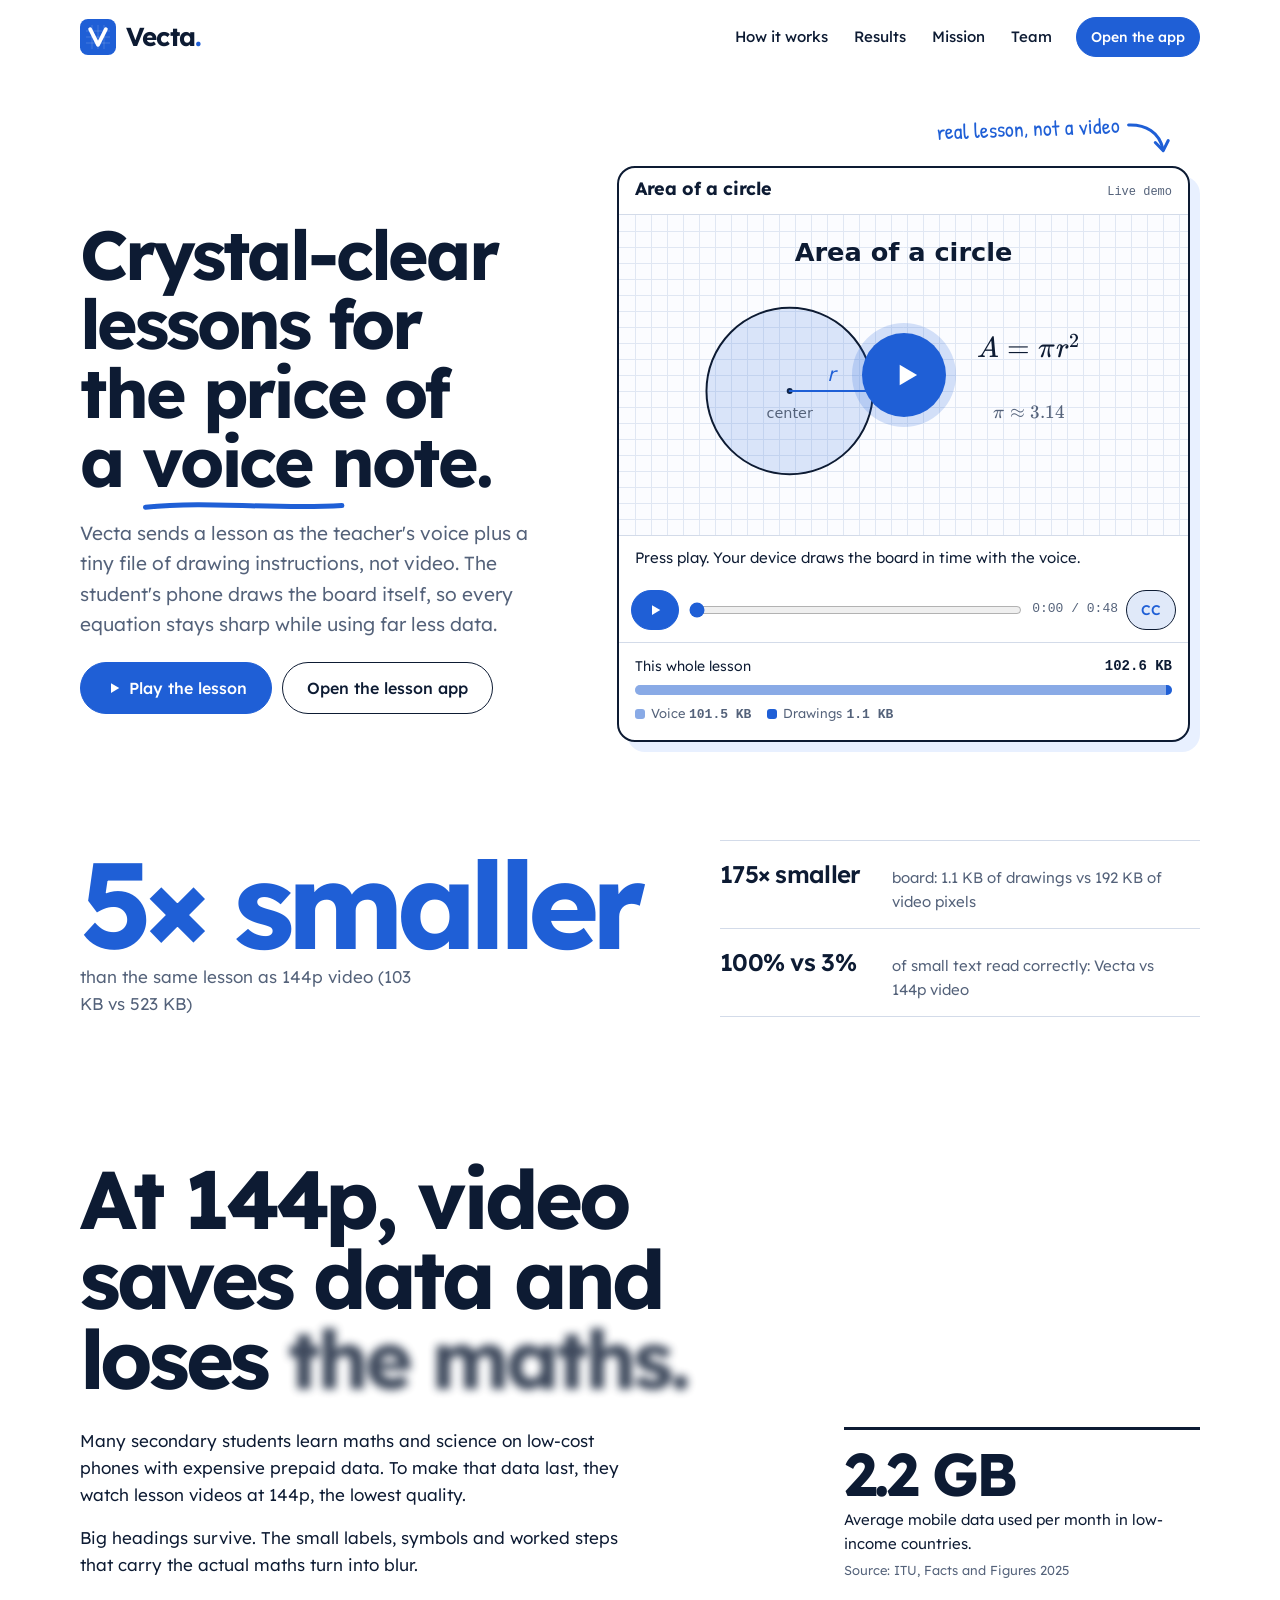
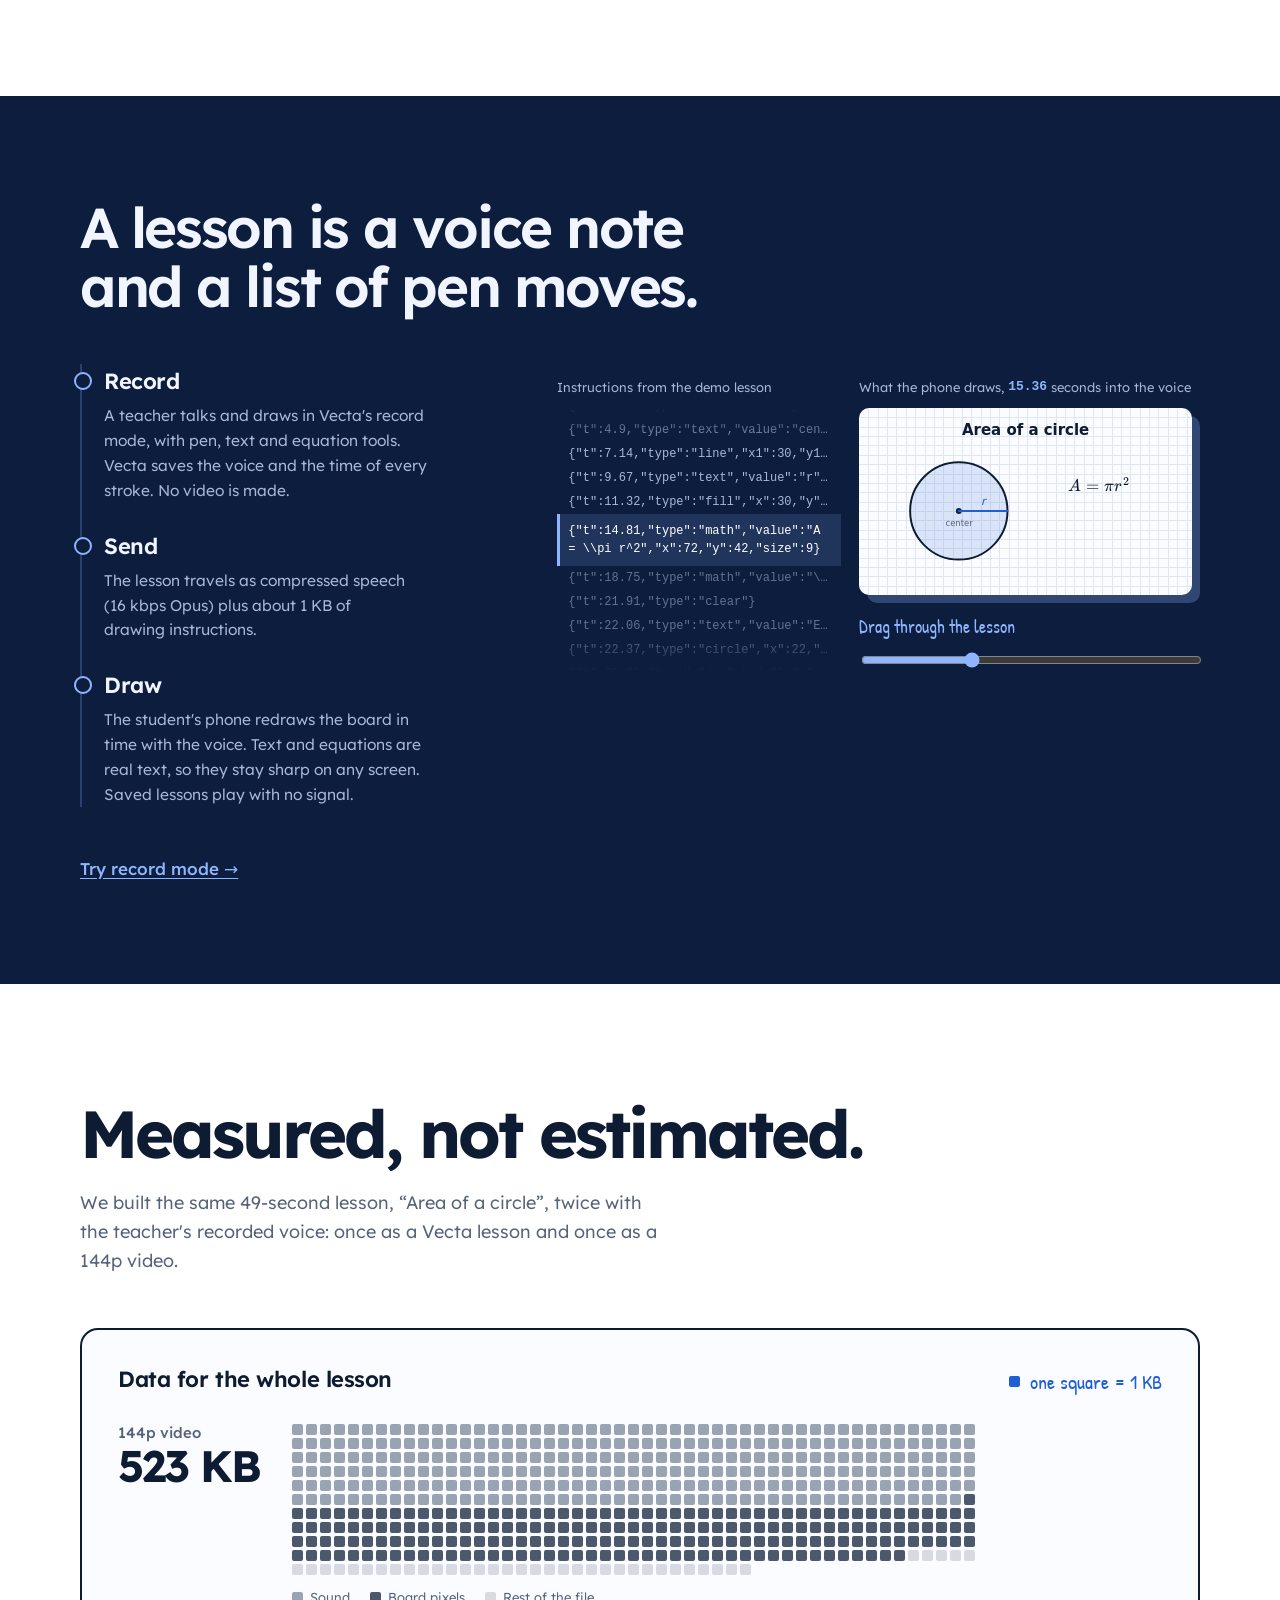
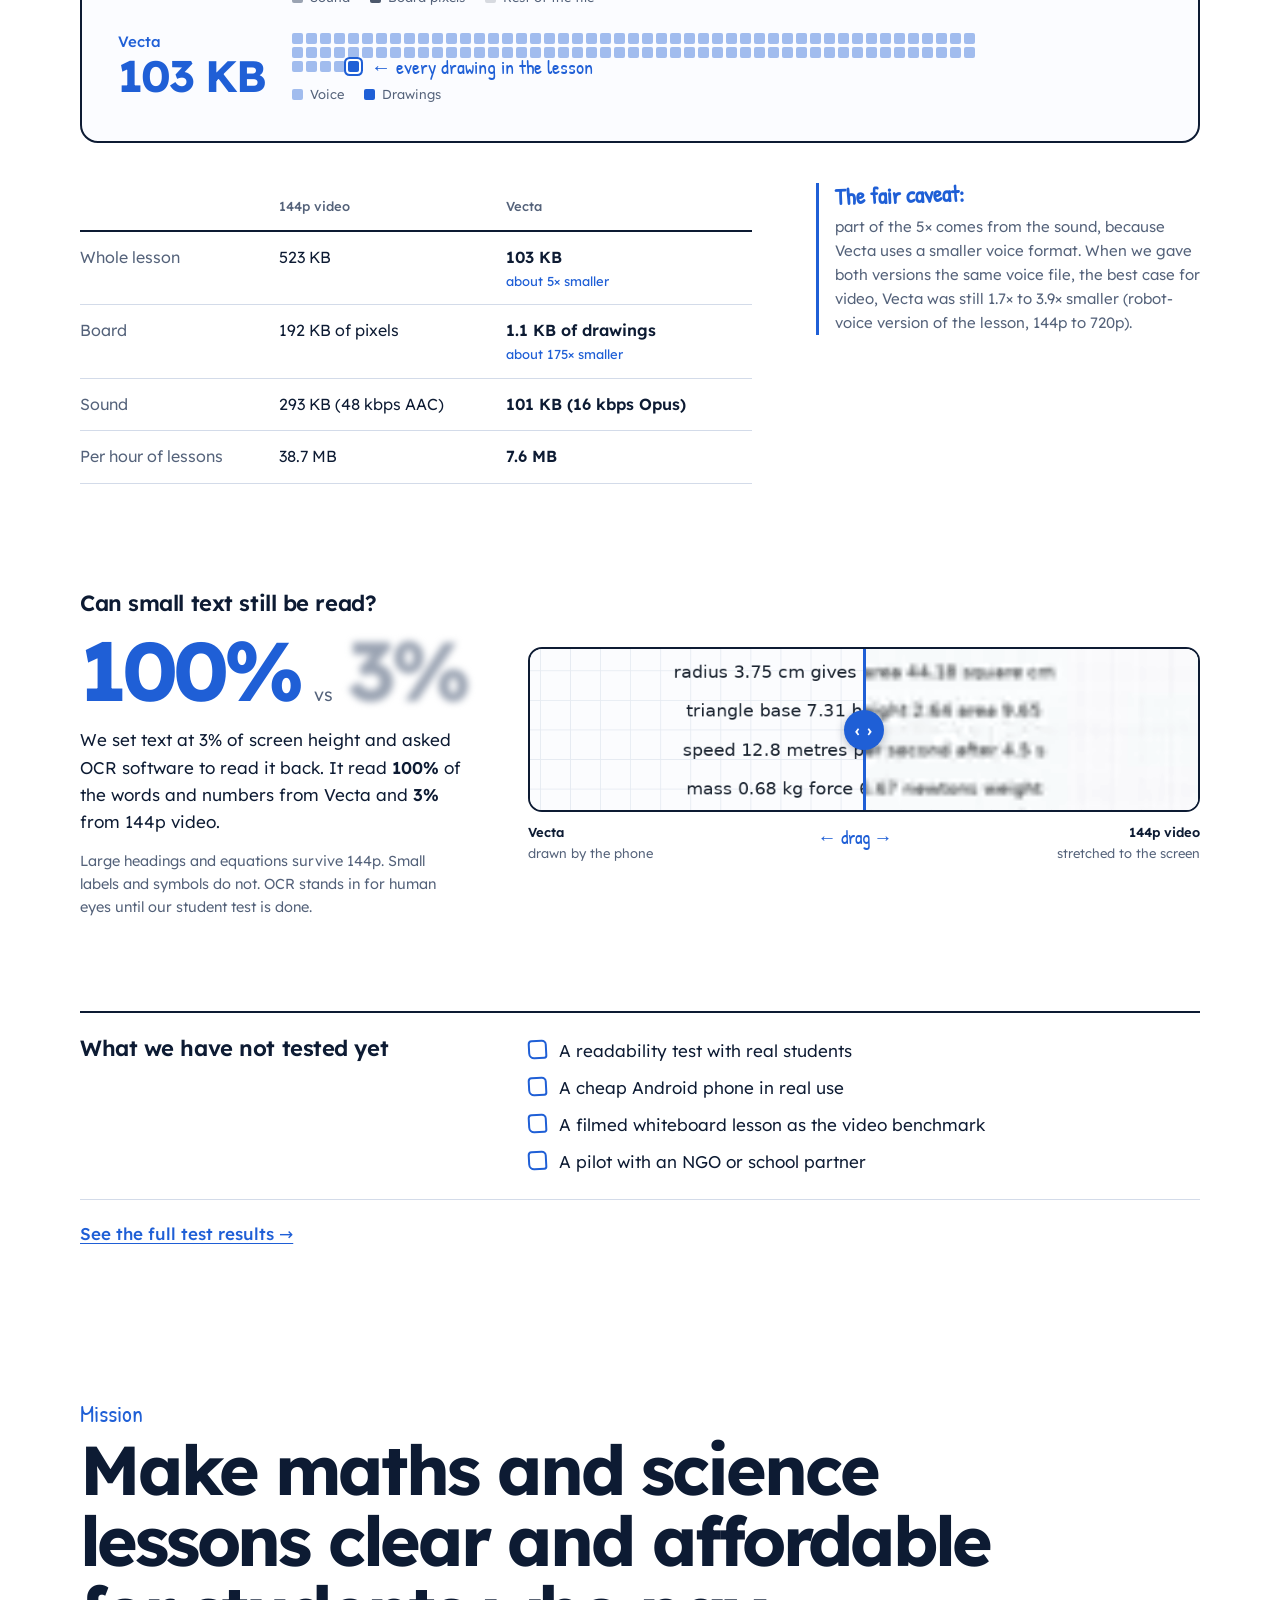
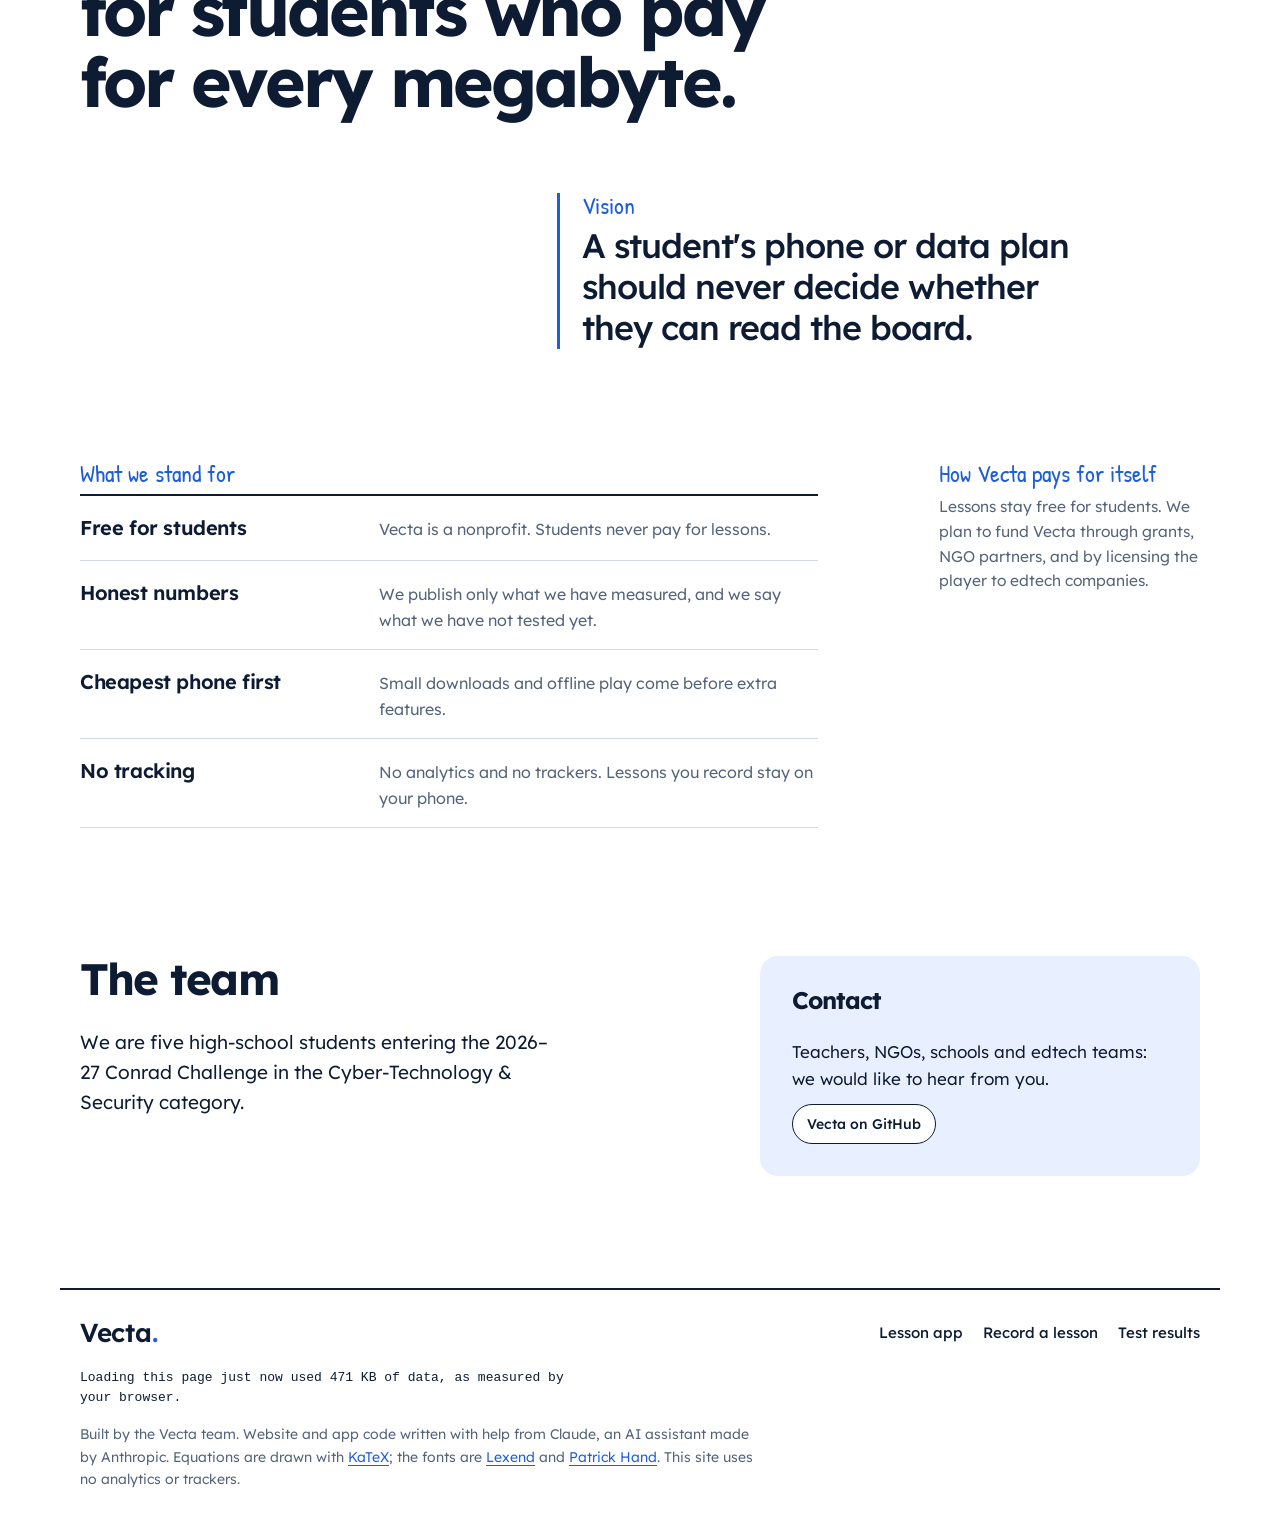
==== commit 9be055e3: "Redesign the front page: the page is a board Same words, new look. White paper, navy ink, one blue m" ====
--- a/index.html
+++ b/index.html
@@ -46,87 +46,109 @@
     </div>
   </div>
 
-  <div class="player" id="demo">
-    <div class="player-head"><h2>Area of a circle</h2><span class="meta">Live demo · real lesson, not a video</span></div>
-    <div class="stage">
-      <div id="board"></div>
-      <button class="bigplay" id="bigPlay" type="button" aria-label="Play the lesson"><svg viewBox="0 0 24 24"><path d="M8 5.5v13l11-6.5z"/></svg></button>
-    </div>
-    <div class="caption" id="caption" aria-live="polite">Press play. Your device draws the board in time with the voice.</div>
-    <div class="controls">
-      <button class="btn primary" id="play" type="button" aria-label="Play" disabled><svg viewBox="0 0 24 24" id="playIcon"><path d="M8 5.5v13l11-6.5z"/></svg></button>
-      <input class="scrub" id="scrub" type="range" min="0" max="49" step="0.05" value="0" aria-label="Lesson position">
-      <span class="time" id="time">0:00 / 0:48</span>
-      <button class="btn" id="cc" type="button" aria-pressed="true">CC</button>
-    </div>
-    <div class="weight">
-      <div class="line1"><span>This whole lesson</span><b id="totalKB">–</b></div>
-      <div class="bar" aria-hidden="true"><i class="voice" id="barVoice"></i><i class="draw" id="barDraw"></i></div>
-      <div class="legend">
-        <span style="--c: color-mix(in srgb, var(--accent) 45%, var(--grid))">Voice <b id="voiceKB">–</b></span>
-        <span style="--c: var(--accent)">Drawings <b id="drawKB">–</b></span>
-      </div>
-    </div>
-  </div>
-</section>
-
-<section class="facts wrap" aria-label="Headline results">
-  <div><b>5× smaller</b><span>than the same lesson as 144p video (103 KB vs 523 KB)</span></div>
-  <div><b>175× smaller</b><span>board: 1.1 KB of drawings vs 192 KB of video pixels</span></div>
-  <div><b>100% vs 3%</b><span>of small text read correctly: Vecta vs 144p video</span></div>
+  <div class="hero-demo">
+    <p class="hand note-demo" data-draw>real lesson, not a video
+      <svg viewBox="0 0 60 44" aria-hidden="true"><path pathLength="1" d="M4 4c22 0 40 10 44 34"/><path pathLength="1" d="M38 28l10 11 7-13"/></svg>
+    </p>
+    <div class="player" id="demo">
+      <div class="player-head"><h2>Area of a circle</h2><span class="meta">Live demo</span></div>
+      <div class="stage">
+        <div id="board"></div>
+        <button class="bigplay" id="bigPlay" type="button" aria-label="Play the lesson"><svg viewBox="0 0 24 24"><path d="M8 5.5v13l11-6.5z"/></svg></button>
+      </div>
+      <div class="caption" id="caption" aria-live="polite">Press play. Your device draws the board in time with the voice.</div>
+      <div class="controls">
+        <button class="btn primary" id="play" type="button" aria-label="Play" disabled><svg viewBox="0 0 24 24" id="playIcon"><path d="M8 5.5v13l11-6.5z"/></svg></button>
+        <input class="scrub" id="scrub" type="range" min="0" max="49" step="0.05" value="0" aria-label="Lesson position">
+        <span class="time" id="time">0:00 / 0:48</span>
+        <button class="btn" id="cc" type="button" aria-pressed="true">CC</button>
+      </div>
+      <div class="weight">
+        <div class="line1"><span>This whole lesson</span><b id="totalKB">–</b></div>
+        <div class="bar" aria-hidden="true"><i class="voice" id="barVoice"></i><i class="draw" id="barDraw"></i></div>
+        <div class="legend">
+          <span style="--c: color-mix(in srgb, var(--accent) 45%, var(--grid))">Voice <b id="voiceKB">–</b></span>
+          <span style="--c: var(--accent)">Drawings <b id="drawKB">–</b></span>
+        </div>
+      </div>
+    </div>
+  </div>
+</section>
+
+<section class="short wrap" aria-label="Headline results">
+  <p class="lead-fact"><b>5× smaller</b><span>than the same lesson as 144p video (103 KB vs 523 KB)</span></p>
+  <div class="more-facts">
+    <p><b>175× smaller</b><span>board: 1.1 KB of drawings vs 192 KB of video pixels</span></p>
+    <p><b>100% vs 3%</b><span>of small text read correctly: Vecta vs 144p video</span></p>
+  </div>
 </section>
 
 <!-- ============ PROBLEM ============ -->
-<section class="block wrap" id="problem">
-  <div class="split">
-    <div>
-      <h2>At 144p, video saves data and loses the maths.</h2>
-      <p>Many secondary students learn maths and science on low-cost phones with expensive prepaid data. To make that data last, they watch lesson videos at 144p, the lowest quality.</p>
-      <p>Big headings survive. The small labels, symbols and worked steps that carry the actual maths turn into blur.</p>
-    </div>
-    <div class="stat">
-      <b>2.2 GB</b>
-      <span>Average mobile data used per month in low-income countries.</span>
-      <small>Source: ITU, Facts and Figures 2025</small>
-    </div>
-  </div>
-</section>
-
-<!-- ============ HOW IT WORKS ============ -->
-<section class="block wrap" id="how">
-  <h2>A lesson is a voice note and a list of pen moves.</h2>
-  <ol class="steps">
-    <li><b>Record</b><p>A teacher talks and draws in Vecta's record mode, with pen, text and equation tools. Vecta saves the voice and the time of every stroke. No video is made.</p></li>
-    <li><b>Send</b><p>The lesson travels as compressed speech (16 kbps Opus) plus about 1 KB of drawing instructions.</p></li>
-    <li><b>Draw</b><p>The student's phone redraws the board in time with the voice. Text and equations are real text, so they stay sharp on any screen. Saved lessons play with no signal.</p></li>
-  </ol>
-  <div class="instr">
-    <figure>
-      <figcaption>One instruction from the demo lesson</figcaption>
-      <pre><code>{"t": 14.81, "type": "math",
- "value": "A = \\pi r^2",
- "x": 72, "y": 42, "size": 9}</code></pre>
-    </figure>
-    <div class="arrow" aria-hidden="true">→</div>
-    <figure>
-      <figcaption>What the phone draws, 14.81 seconds into the voice</figcaption>
-      <div class="formula" id="formulaOut">A = πr²</div>
-    </figure>
-  </div>
-  <p class="links"><a href="record.html">Try record mode →</a></p>
+<section class="problem wrap" id="problem">
+  <h2>At 144p, video saves data and loses <span class="blurred">the maths.</span></h2>
+  <div class="problem-text">
+    <p>Many secondary students learn maths and science on low-cost phones with expensive prepaid data. To make that data last, they watch lesson videos at 144p, the lowest quality.</p>
+    <p>Big headings survive. The small labels, symbols and worked steps that carry the actual maths turn into blur.</p>
+  </div>
+  <aside class="margin-fig">
+    <b>2.2 GB</b>
+    <span>Average mobile data used per month in low-income countries.</span>
+    <small>Source: ITU, Facts and Figures 2025</small>
+  </aside>
+</section>
+
+<!-- ============ HOW IT WORKS (the dark "blueprint" band) ============ -->
+<section class="band" id="how">
+  <div class="wrap how">
+    <h2>A lesson is a voice note and a list of pen moves.</h2>
+
+    <ol class="story">
+      <li><b>Record</b><p>A teacher talks and draws in Vecta's record mode, with pen, text and equation tools. Vecta saves the voice and the time of every stroke. No video is made.</p></li>
+      <li><b>Send</b><p>The lesson travels as compressed speech (16 kbps Opus) plus about 1 KB of drawing instructions.</p></li>
+      <li><b>Draw</b><p>The student's phone redraws the board in time with the voice. Text and equations are real text, so they stay sharp on any screen. Saved lessons play with no signal.</p></li>
+    </ol>
+
+    <!-- The x-ray: the demo lesson's real instructions next to the board they draw. -->
+    <div class="xray" id="xray">
+      <figure class="xfeed">
+        <figcaption>Instructions from the demo lesson</figcaption>
+        <ol id="feed" aria-label="Drawing instructions"><li class="now"><code>{"t":14.81,"type":"math","value":"A = \\pi r^2","x":72,"y":42,"size":9}</code></li></ol>
+      </figure>
+      <figure class="xdraw">
+        <figcaption>What the phone draws, <b id="xtime">14.81</b> seconds into the voice</figcaption>
+        <div class="xpaper"><div id="xboard"></div></div>
+        <label class="xslide"><span>Drag through the lesson</span><input class="scrub" id="xscrub" type="range" min="0" max="49" step="0.05" value="15.2"></label>
+      </figure>
+    </div>
+    <p class="links"><a href="record.html">Try record mode →</a></p>
+  </div>
 </section>
 
 <!-- ============ RESULTS ============ -->
-<section class="block wrap" id="results">
+<section class="results wrap" id="results">
   <h2>Measured, not estimated.</h2>
   <p class="intro">We built the same 49-second lesson, “Area of a circle”, twice with the teacher's recorded voice: once as a Vecta lesson and once as a 144p video.</p>
 
-  <div class="panel">
-    <h3>Data for the whole lesson</h3>
-    <div class="bars" role="img" aria-label="144p video: 523 kilobytes. Vecta: 103 kilobytes.">
-      <div class="barrow"><span>144p video</span><div class="track"><i style="width:100%"></i></div><b>523 KB</b></div>
-      <div class="barrow us"><span>Vecta</span><div class="track"><i style="width:19.7%"></i></div><b>103 KB</b></div>
-    </div>
+  <!-- To-scale chart: one square = 1 KB. site.js draws the squares from data-parts. -->
+  <figure class="scale" role="img" aria-label="Drawn to scale, one square per kilobyte. 144p video: 523 squares. Vecta: 103 squares, of which the drawings are one.">
+    <figcaption><h3>Data for the whole lesson</h3><span class="key"><i class="sq draw"></i> one square = 1 KB</span></figcaption>
+    <div class="scale-row">
+      <p class="scale-label"><b>144p video</b><span>523 KB</span></p>
+      <div>
+        <div class="units" data-parts='[["snd",293],["pix",192],["rest",38]]'></div>
+        <p class="legend2"><span><i class="sq snd"></i>Sound</span><span><i class="sq pix"></i>Board pixels</span><span><i class="sq rest"></i>Rest of the file</span></p>
+      </div>
+    </div>
+    <div class="scale-row us">
+      <p class="scale-label"><b>Vecta</b><span>103 KB</span></p>
+      <div>
+        <div class="units" data-parts='[["voice",102]]'><span class="hand note-sq"><i class="sq draw"></i>← every drawing in the lesson</span></div>
+        <p class="legend2"><span><i class="sq voice"></i>Voice</span><span><i class="sq draw"></i>Drawings</span></p>
+      </div>
+    </div>
+  </figure>
+
+  <div class="ledger">
     <div class="tablewrap"><table>
       <thead><tr><th></th><th>144p video</th><th>Vecta</th></tr></thead>
       <tbody>
@@ -136,20 +158,28 @@
         <tr><td>Per hour of lessons</td><td>38.7 MB</td><td>7.6 MB</td></tr>
       </tbody>
     </table></div>
-    <p class="note"><b>The fair caveat:</b> part of the 5× comes from the sound, because Vecta uses a smaller voice format. When we gave both versions the same voice file, the best case for video, Vecta was still 1.7× to 3.9× smaller (robot-voice version of the lesson, 144p to 720p).</p>
-  </div>
-
-  <div class="panel">
-    <h3>Can small text still be read?</h3>
-    <p>We set text at 3% of screen height and asked OCR software to read it back. It read <b>100%</b> of the words and numbers from Vecta and <b>3%</b> from 144p video.</p>
-    <div class="compare">
-      <figure><figcaption><b>Vecta</b>drawn by the phone</figcaption><img src="cmp_vecta.png" alt="Four lines of maths text, perfectly sharp" width="800" height="196" loading="lazy"></figure>
-      <figure><figcaption><b>144p video</b>stretched to the screen</figcaption><img src="cmp_144.png" alt="The same text from 144p video, too blurred to read the numbers" width="800" height="196" loading="lazy"></figure>
-    </div>
-    <p class="note">Large headings and equations survive 144p. Small labels and symbols do not. OCR stands in for human eyes until our student test is done.</p>
-  </div>
-
-  <div class="panel todo">
+    <p class="caveat"><b class="hand">The fair caveat:</b> part of the 5× comes from the sound, because Vecta uses a smaller voice format. When we gave both versions the same voice file, the best case for video, Vecta was still 1.7× to 3.9× smaller (robot-voice version of the lesson, 144p to 720p).</p>
+  </div>
+
+  <div class="read">
+    <div class="read-text">
+      <h3>Can small text still be read?</h3>
+      <p class="score" aria-hidden="true"><b>100%</b><i>vs</i><b class="blurred">3%</b></p>
+      <p>We set text at 3% of screen height and asked OCR software to read it back. It read <b>100%</b> of the words and numbers from Vecta and <b>3%</b> from 144p video.</p>
+      <p class="note">Large headings and equations survive 144p. Small labels and symbols do not. OCR stands in for human eyes until our student test is done.</p>
+    </div>
+    <figure class="cmp">
+      <div class="cmp-frame" id="cmp" style="--pos: 50%">
+        <img src="cmp_vecta.png" alt="Four lines of maths text, perfectly sharp" width="800" height="196" loading="lazy">
+        <img class="top" src="cmp_144.png" alt="The same text from 144p video, too blurred to read the numbers" width="800" height="196" loading="lazy">
+        <span class="cmp-handle" aria-hidden="true"></span>
+        <input type="range" min="0" max="100" value="50" id="cmpRange" aria-label="Slide to compare Vecta with 144p video">
+      </div>
+      <figcaption><span><b>Vecta</b> drawn by the phone</span><span class="hand">← drag →</span><span><b>144p video</b> stretched to the screen</span></figcaption>
+    </figure>
+  </div>
+
+  <div class="todo">
     <h3>What we have not tested yet</h3>
     <ul>
       <li>A readability test with real students</li>
@@ -164,49 +194,48 @@
 <!-- ============ MISSION, VISION, VALUES ============
      TEAM: the wording in this section is a DRAFT. Conrad rules say AI must not
      be the main author of your story. Rewrite it in your own words. -->
-<section class="block wrap" id="mission">
-  <div class="mv">
-    <div>
-      <h2>Mission</h2>
-      <p class="big">Make maths and science lessons clear and affordable for students who pay for every megabyte.</p>
-    </div>
-    <div>
-      <h2>Vision</h2>
-      <p class="big">A student's phone or data plan should never decide whether they can read the board.</p>
-    </div>
-  </div>
-  <h2 class="minor">What we stand for</h2>
-  <div class="values">
-    <div><b>Free for students</b><p>Vecta is a nonprofit. Students never pay for lessons.</p></div>
-    <div><b>Honest numbers</b><p>We publish only what we have measured, and we say what we have not tested yet.</p></div>
-    <div><b>Cheapest phone first</b><p>Small downloads and offline play come before extra features.</p></div>
-    <div><b>No tracking</b><p>No analytics and no trackers. Lessons you record stay on your phone.</p></div>
+<section class="mission wrap" id="mission">
+  <div class="mis">
+    <h2>Mission</h2>
+    <p>Make maths and science lessons clear and affordable for students who pay for every megabyte.</p>
+  </div>
+  <div class="vis">
+    <h2>Vision</h2>
+    <p>A student's phone or data plan should never decide whether they can read the board.</p>
+  </div>
+
+  <div class="stand">
+    <h2>What we stand for</h2>
+    <dl>
+      <div><dt>Free for students</dt><dd>Vecta is a nonprofit. Students never pay for lessons.</dd></div>
+      <div><dt>Honest numbers</dt><dd>We publish only what we have measured, and we say what we have not tested yet.</dd></div>
+      <div><dt>Cheapest phone first</dt><dd>Small downloads and offline play come before extra features.</dd></div>
+      <div><dt>No tracking</dt><dd>No analytics and no trackers. Lessons you record stay on your phone.</dd></div>
+    </dl>
   </div>
   <div class="model">
-    <h2 class="minor">How Vecta pays for itself</h2>
+    <h2>How Vecta pays for itself</h2>
     <p>Lessons stay free for students. We plan to fund Vecta through grants, NGO partners, and by licensing the player to edtech companies.</p>
   </div>
 </section>
 
 <!-- ============ TEAM + CONTACT ============ -->
-<section class="block wrap" id="team">
-  <div class="split">
-    <div>
-      <h2>The team</h2>
-      <p>We are five high-school students entering the 2026–27 Conrad Challenge in the Cyber-Technology &amp; Security category.</p>
-      <!-- TEAM: add your names here. Copy one line per person and remove the comment marks:
-      <ul class="people">
-        <li><b>First name</b><span>Role, for example "Player and recording"</span></li>
-      </ul>
-      -->
-    </div>
-    <div id="contact">
-      <h2>Contact</h2>
-      <p>Teachers, NGOs, schools and edtech teams: we would like to hear from you.</p>
-      <!-- TEAM: add a team email here, for example
-           <p><a href="mailto:TEAM-EMAIL">TEAM-EMAIL</a></p> -->
-      <p><a class="btn" href="https://github.com/vecta-team/Vecta">Vecta on GitHub</a></p>
-    </div>
+<section class="people-sec wrap" id="team">
+  <div class="team">
+    <h2>The team</h2>
+    <p>We are five high-school students entering the 2026–27 Conrad Challenge in the Cyber-Technology &amp; Security category.</p>
+    <!-- TEAM: add your names here. Copy one line per person and remove the comment marks:
+    <ul class="people">
+      <li><b>First name</b><span>Role, for example "Player and recording"</span></li>
+    </ul>
+    -->
+  </div>
+  <div class="contact" id="contact">
+    <h2>Contact</h2>
+    <p>Teachers, NGOs, schools and edtech teams: we would like to hear from you.</p>
+    <!-- TEAM: add a team email here, for example
+         <p><a href="mailto:TEAM-EMAIL">TEAM-EMAIL</a></p> -->
+    <p><a class="btn" href="https://github.com/vecta-team/Vecta">Vecta on GitHub</a></p>
   </div>
 </section>
 
@@ -222,7 +251,7 @@
     </nav>
   </div>
   <p id="pageKB" hidden></p>
-  <p>Built by the Vecta team. Website and app code written with help from Claude, an AI assistant made by Anthropic. Equations are drawn with <a href="KaTeX-LICENSE.txt">KaTeX</a>; headings use <a href="Bricolage-LICENSE.txt">Bricolage Grotesque</a>. This site uses no analytics or trackers.</p>
+  <p>Built by the Vecta team. Website and app code written with help from Claude, an AI assistant made by Anthropic. Equations are drawn with <a href="KaTeX-LICENSE.txt">KaTeX</a>; the fonts are <a href="Lexend-LICENSE.txt">Lexend</a> and <a href="PatrickHand-LICENSE.txt">Patrick Hand</a>. This site uses no analytics or trackers.</p>
 </footer>
 
 <audio id="audio" preload="none"></audio>
--- a/app.css
+++ b/app.css
@@ -1,17 +1,20 @@
 /* Vecta: one centred column, squared-paper board, teacher's-blue marker accent. */
 :root {
-  --page: #eef1f5;
+  --page: #f2f5fb;
   --surface: #ffffff;
-  --paper: #fbfcfe;
-  --grid: #e3e8f0;
-  --ink: #1b2430;
-  --muted: #5b6675;
-  --line: #d4dbe5;
-  --accent: #1f5fd6;
+  --paper: #fbfcff;
+  --grid: #e0e7f3;
+  --ink: #0d1b33;       /* navy ink: all text */
+  --muted: #54627a;
+  --line: #d3dbe9;
+  --accent: #1f5fd6;    /* brand blue: the marker and the main action */
   --accent-ink: #ffffff;
+  --tint: #e8f0ff;      /* pale blue: paper that is being drawn on */
+  --navy: #0c1d3d;      /* the dark "blueprint" band on the front page */
+  --video: #9aa3b2;     /* grey always means video */
   --good: #1f8a5b;
   --bad: #c2412d;
-  --display: "Bricolage Grotesque", "Atkinson Hyperlegible", system-ui, sans-serif;
+  --display: "Lexend", system-ui, -apple-system, "Segoe UI", Roboto, sans-serif;
   --body: "Atkinson Hyperlegible", system-ui, -apple-system, "Segoe UI", Roboto, sans-serif;
   --mono: "JetBrains Mono", ui-monospace, "SFMono-Regular", Menlo, monospace;
   color-scheme: light;
@@ -20,6 +23,7 @@
   :root {
     --page: #0c0f14; --surface: #151a22; --paper: #11161d; --grid: #1e2530;
     --ink: #e6ebf2; --muted: #9aa6b6; --line: #2a323e; --accent: #73a6ff; --accent-ink: #0c0f14;
+    --tint: #16233f; --navy: #101b33; --video: #6b7585;
     --good: #4cc38a; --bad: #ff8a73; color-scheme: dark;
   }
 }
@@ -123,5 +127,5 @@
 .panel { background: var(--surface); border: 1px solid var(--line); border-radius: 14px; padding: 16px; display: grid; gap: 12px; }
 @media (max-width: 520px) { .brand { font-size: 22px; } .player-head h2 { font-size: 17px; } }
 
-/* Heading font (Bricolage Grotesque 700, 22 KB, hosted here so it works offline). */
-@font-face { font-family: "Bricolage Grotesque"; src: url("BricolageGrotesque-700.woff2") format("woff2"); font-weight: 600 800; font-style: normal; font-display: swap; }
+/* Heading font: Lexend (one 40 KB file with every weight, hosted here so it works offline). */
+@font-face { font-family: "Lexend"; src: url("Lexend-Variable.woff2") format("woff2"); font-weight: 100 900; font-style: normal; font-display: swap; }
--- a/site.css
+++ b/site.css
@@ -1,130 +1,226 @@
-/* Landing page styles. Colours, buttons and the player come from app.css. */
+/* Front page styles. Colour tokens, buttons and the player come from app.css.
+ * Idea: the page is a board. White paper, navy ink, one blue marker.
+ * Squared paper appears only where something is drawn or measured. */
+@font-face { font-family: "Patrick Hand"; src: url("PatrickHand-Regular.woff2") format("woff2"); font-weight: 400; font-style: normal; font-display: swap; }
+
 html { scroll-behavior: smooth; }
 @media (prefers-reduced-motion: reduce) { html { scroll-behavior: auto; } }
-body.site { padding-top: max(14px, env(safe-area-inset-top, 0px)); }
+body.site { padding: 0; background: var(--surface); font-family: var(--display); font-weight: 350; font-size: 17px; line-height: 1.6; --hand: "Patrick Hand", "Comic Sans MS", cursive; --gut: max(20px, env(safe-area-inset-left, 0px), env(safe-area-inset-right, 0px)); }
 .site main { max-width: none; display: block; }
-.wrap { max-width: 1080px; margin-inline: auto; }
-.site h1, .site h2, .site h3 { font-family: var(--display); text-wrap: balance; margin: 0; }
+.wrap { max-width: 1160px; margin-inline: auto; padding-inline: var(--gut); }
+.site h1, .site h2, .site h3 { font-family: var(--display); text-wrap: balance; margin: 0; letter-spacing: -0.03em; line-height: 1.05; }
 .site p { margin: 0; text-wrap: pretty; }
-.site section[id], .site #demo { scroll-margin-top: 20px; }
-
-/* top bar */
-.nav { display: flex; align-items: center; gap: 20px; }
-.nav .brand { display: inline-flex; align-items: center; gap: 10px; margin-right: auto; font-weight: 700; }
+.site b, .site dt { font-weight: 600; }
+.site section[id], .site #demo { scroll-margin-top: 16px; }
+.site a { text-underline-offset: 3px; }
+.site a:focus-visible, .bigplay:focus-visible { outline: 3px solid color-mix(in srgb, var(--accent) 55%, transparent); outline-offset: 2px; border-radius: 4px; }
+.site .btn { font-family: var(--display); font-weight: 500; border-radius: 999px; border-color: var(--ink); }
+.site .btn.primary { border-color: var(--accent); }
+.site .btn.big { height: 52px; padding: 0 24px; font-size: 16px; }
+.hand { font-family: var(--hand); font-weight: 400; color: var(--accent); letter-spacing: 0; }
+.links a { font-weight: 500; }
+
+/* marker strokes: drawn once, like a pen */
+.mark path, [data-draw] path { fill: none; stroke: var(--accent); stroke-width: 3; stroke-linecap: round; stroke-linejoin: round; vector-effect: non-scaling-stroke; stroke-dasharray: 1; }
+.mark path { stroke-width: 5; animation: penline .9s .35s ease-out both; }
+[data-draw].pre path { stroke-dashoffset: 1; }
+[data-draw].in path { animation: penline .7s ease-out both; }
+[data-draw].in path + path { animation-delay: .6s; animation-duration: .3s; }
+@keyframes penline { from { stroke-dashoffset: 1; } to { stroke-dashoffset: 0; } }
+@media (prefers-reduced-motion: reduce) { .mark path, [data-draw] path { animation: none !important; } }
+
+/* text that looks the way 144p video looks */
+.blurred { filter: blur(.05em); opacity: .8; }
+
+/* ---------- top bar */
+.nav { display: flex; align-items: center; gap: 24px; padding-block: max(16px, env(safe-area-inset-top, 0px)) 0; }
+.nav .brand { display: inline-flex; align-items: center; gap: 10px; margin-right: auto; font-weight: 700; letter-spacing: -0.03em; }
 .nav .brand .word { color: var(--ink); }
-.logo { width: 34px; height: 34px; flex: none; }
-.navlinks { display: flex; gap: 22px; }
-.navlinks a, .foot nav a { color: var(--ink); text-decoration: none; font-size: 15px; font-weight: 600; }
+.logo { width: 36px; height: 36px; flex: none; }
+.navlinks { display: flex; gap: 26px; }
+.navlinks a, .foot nav a { color: var(--ink); text-decoration: none; font-size: 15px; font-weight: 450; }
 .navlinks a:hover, .foot nav a:hover { color: var(--accent); }
-.site a:focus-visible, .bigplay:focus-visible { outline: 3px solid color-mix(in srgb, var(--accent) 55%, transparent); outline-offset: 2px; border-radius: 4px; }
-@media (max-width: 720px) { .navlinks { display: none; } }
-
-/* hero */
-.hero { display: grid; grid-template-columns: minmax(0, 1fr) minmax(0, 1.08fr); gap: clamp(24px, 4vw, 52px); align-items: center; padding-block: clamp(28px, 6vw, 72px) clamp(24px, 4vw, 44px); }
-.hero-text { display: grid; gap: 20px; }
-.hero h1 { font-size: clamp(36px, 5.3vw, 62px); line-height: 1.04; letter-spacing: -0.025em; font-weight: 700; }
-.lede { font-size: clamp(17px, 1.6vw, 19px); color: var(--muted); max-width: 46ch; }
-.btn.big { height: 48px; padding: 0 20px; font-size: 16px; border-radius: 12px; }
+@media (max-width: 760px) { .navlinks { display: none; } }
+
+/* ---------- hero: headline left, the working board large on the right */
+.hero { display: grid; grid-template-columns: minmax(0, 5fr) minmax(0, 6fr); gap: clamp(28px, 4vw, 56px); align-items: end; padding-block: clamp(28px, 5vw, 64px) 0; }
+.hero-text { display: grid; gap: 22px; padding-bottom: clamp(0px, 3vw, 40px); }
+.hero h1 { font-size: clamp(40px, 5.4vw, 74px); font-weight: 700; letter-spacing: -0.045em; line-height: 1; }
+.lede { font-size: clamp(17px, 1.5vw, 19px); color: var(--muted); max-width: 40ch; }
 .mark { position: relative; white-space: nowrap; }
-.mark svg { position: absolute; left: 0; bottom: -0.1em; width: 100%; height: 0.2em; overflow: visible; }
-.mark path { fill: none; stroke: var(--accent); stroke-width: 4; stroke-linecap: round; vector-effect: non-scaling-stroke; stroke-dasharray: 1; animation: markdraw .9s .35s ease-out both; }
-@keyframes markdraw { from { stroke-dashoffset: 1; } to { stroke-dashoffset: 0; } }
-@media (prefers-reduced-motion: reduce) { .mark path { animation: none; } }
-@media (max-width: 860px) { .hero { grid-template-columns: minmax(0, 1fr); } }
-
-/* the demo player (extends .player from app.css) */
-.site .player { box-shadow: 0 1px 2px rgba(16, 24, 40, .05), 0 12px 32px -12px rgba(16, 24, 40, .18); }
+.mark svg { position: absolute; left: 0; bottom: -0.12em; width: 100%; height: 0.2em; overflow: visible; }
+.hero-demo { position: relative; }
+.note-demo { display: flex; justify-content: flex-end; align-items: flex-start; gap: 6px; font-size: 22px; line-height: 1; margin: 0 28px 2px 0 !important; transform: rotate(-2deg); }
+.note-demo svg { width: 46px; height: 34px; margin-top: 8px; overflow: visible; }
+@media (max-width: 900px) { .hero { grid-template-columns: minmax(0, 1fr); align-items: start; } .hero-text { padding-bottom: 0; } }
+
+/* the player sits on the page like a sheet of paper on a desk */
+.site .player { border: 2px solid var(--ink); border-radius: 18px; box-shadow: 10px 10px 0 var(--tint); margin: 0 10px 10px 0; }
+.site .player-head h2 { font-size: 18px; letter-spacing: -0.02em; }
 .site .vboard { touch-action: auto; cursor: pointer; } /* let phones scroll the page over the board */
+.site .vitem { font-family: var(--body); }
 .stage { position: relative; }
-.bigplay { position: absolute; inset: 0; margin: auto; width: 76px; height: 76px; border-radius: 50%; border: 0; background: var(--accent); color: var(--accent-ink); cursor: pointer; display: grid; place-items: center; box-shadow: 0 8px 24px -6px color-mix(in srgb, var(--accent) 60%, transparent); }
-.bigplay svg { width: 36px; height: 36px; fill: currentColor; margin-left: 4px; }
+.bigplay { position: absolute; inset: 0; margin: auto; width: 84px; height: 84px; border-radius: 50%; border: 0; background: var(--accent); color: var(--accent-ink); cursor: pointer; display: grid; place-items: center; box-shadow: 0 0 0 10px color-mix(in srgb, var(--accent) 18%, transparent); }
+.bigplay svg { width: 38px; height: 38px; fill: currentColor; margin-left: 5px; }
 .bigplay:hover { transform: scale(1.05); }
-
-/* three headline numbers */
-.facts { display: grid; grid-template-columns: repeat(3, minmax(0, 1fr)); gap: 0 28px; border-top: 1px solid var(--line); border-bottom: 1px solid var(--line); }
-.facts div { display: grid; gap: 2px; padding: 18px 0; align-content: start; }
-.facts b { font-family: var(--display); font-size: clamp(24px, 3vw, 32px); color: var(--accent); line-height: 1.1; font-variant-numeric: tabular-nums; }
-.facts span { font-size: 14px; color: var(--muted); max-width: 30ch; }
-@media (max-width: 640px) { .facts { grid-template-columns: 1fr; } .facts div + div { border-top: 1px solid var(--line); } }
-
-/* sections */
-.block { padding-block: clamp(48px, 8vw, 92px) 0; display: grid; gap: 22px; }
-.block h2 { font-size: clamp(27px, 3.5vw, 40px); line-height: 1.1; letter-spacing: -0.02em; max-width: 22ch; }
-.block h2.minor { font-size: 20px; letter-spacing: 0; }
-.block h3 { font-size: 19px; }
-.block p { max-width: 62ch; }
-.block > p.intro { font-size: 17px; color: var(--muted); }
-.split { display: grid; grid-template-columns: minmax(0, 1.4fr) minmax(0, 1fr); gap: clamp(24px, 5vw, 64px); align-items: start; }
-.split > div { display: grid; gap: 14px; }
-@media (max-width: 760px) { .split { grid-template-columns: minmax(0, 1fr); } }
-.stat { padding-left: 20px; border-left: 4px solid var(--accent); gap: 4px !important; }
-.stat b { font-family: var(--display); font-size: clamp(44px, 6vw, 64px); line-height: 1; letter-spacing: -0.02em; }
-.stat small { color: var(--muted); font-size: 13px; }
-.links a { font-weight: 600; }
-
-/* how it works */
-.steps { list-style: none; margin: 0; padding: 0; display: grid; grid-template-columns: repeat(3, minmax(0, 1fr)); gap: 12px; counter-reset: step; }
-.steps li { counter-increment: step; background: var(--surface); border: 1px solid var(--line); border-radius: 14px; padding: 18px; display: grid; gap: 6px; align-content: start; }
-.steps li::before { content: counter(step); font-family: var(--mono); font-size: 13px; font-weight: 700; color: var(--accent); width: 28px; height: 28px; border-radius: 50%; border: 2px solid var(--accent); display: grid; place-items: center; margin-bottom: 6px; }
-.steps b { font-family: var(--display); font-size: 19px; }
-.steps p { font-size: 15px; color: var(--muted); }
-@media (max-width: 760px) { .steps { grid-template-columns: 1fr; } }
-.instr { display: grid; grid-template-columns: minmax(0, 1fr) auto minmax(0, 1fr); gap: 16px; align-items: stretch; }
-.instr figure { margin: 0; display: grid; grid-template-rows: auto 1fr; gap: 8px; min-width: 0; }
-.instr figcaption { font-size: 13px; color: var(--muted); }
-.instr pre { margin: 0; padding: 16px; background: var(--surface); border: 1px solid var(--line); border-radius: 12px; overflow-x: auto; font: 13px/1.6 var(--mono); display: grid; align-items: center; }
-.formula { display: grid; place-items: center; min-height: 110px; padding: 16px; border: 1px solid var(--line); border-radius: 12px; font-size: clamp(28px, 4vw, 40px); background-color: var(--paper);
-  background-image: linear-gradient(var(--grid) 1px, transparent 1px), linear-gradient(90deg, var(--grid) 1px, transparent 1px); background-size: 22px 22px; }
-.instr .arrow { align-self: center; font-size: 26px; color: var(--accent); padding-top: 24px; }
-@media (max-width: 700px) { .instr { grid-template-columns: minmax(0, 1fr); } .instr .arrow { padding: 0; justify-self: center; transform: rotate(90deg); } }
-
-/* results */
-.site .panel { padding: clamp(16px, 2.5vw, 24px); gap: 16px; }
-.bars { display: grid; gap: 10px; }
-.barrow { display: grid; grid-template-columns: 92px minmax(0, 1fr) 68px; gap: 12px; align-items: center; font-size: 14px; }
-.barrow .track { height: 26px; }
-.barrow i { display: block; height: 100%; border-radius: 4px; background: color-mix(in srgb, var(--muted) 55%, var(--surface)); }
-.barrow b { font-family: var(--mono); font-variant-numeric: tabular-nums; text-align: right; }
-.barrow.us { color: var(--accent); font-weight: 700; }
-.barrow.us i { background: var(--accent); }
+@media (max-width: 520px) { .bigplay { width: 60px; height: 60px; box-shadow: 0 0 0 7px color-mix(in srgb, var(--accent) 18%, transparent); } .bigplay svg { width: 28px; height: 28px; } }
+
+/* ---------- the short version: one big number, two smaller ones */
+.short { display: grid; grid-template-columns: minmax(0, 6fr) minmax(0, 5fr); gap: 20px clamp(28px, 5vw, 72px); align-items: end; padding-block: clamp(44px, 7vw, 88px) 0; }
+.short p { display: grid; gap: 4px; }
+.short span { color: var(--muted); font-size: 15px; max-width: 34ch; }
+.lead-fact b { font-size: clamp(56px, 9.5vw, 128px); font-weight: 700; letter-spacing: -0.06em; line-height: .9; color: var(--accent); }
+.lead-fact span { font-size: 17px; }
+.more-facts { display: grid; }
+.more-facts p { grid-template-columns: minmax(0, auto) minmax(0, 1fr); gap: 4px 18px; align-items: baseline; padding-block: 14px; border-top: 1px solid var(--line); }
+.more-facts p:last-child { border-bottom: 1px solid var(--line); }
+.more-facts b { font-size: 24px; font-weight: 600; letter-spacing: -0.03em; white-space: nowrap; min-width: 6.4em; }
+@media (max-width: 760px) { .short { grid-template-columns: minmax(0, 1fr); } .more-facts p { grid-template-columns: minmax(0, 1fr); } }
+
+/* ---------- problem: a statement, with the maths blurred */
+.problem { display: grid; grid-template-columns: repeat(12, minmax(0, 1fr)); gap: 28px clamp(16px, 2vw, 28px); padding-block: clamp(72px, 11vw, 150px) clamp(64px, 9vw, 120px); }
+.problem h2 { grid-column: 1 / -1; font-size: clamp(36px, 6.4vw, 92px); font-weight: 700; letter-spacing: -0.05em; line-height: .98; max-width: 14ch; }
+.problem-text { grid-column: 1 / span 6; display: grid; gap: 14px; max-width: 56ch; }
+.margin-fig { grid-column: 9 / -1; align-self: end; display: grid; gap: 4px; padding-top: 14px; border-top: 3px solid var(--ink); }
+.margin-fig b { font-size: clamp(40px, 5vw, 60px); font-weight: 700; letter-spacing: -0.05em; line-height: 1; }
+.margin-fig span { font-size: 15px; }
+.margin-fig small { color: var(--muted); font-size: 13px; }
+@media (max-width: 820px) { .problem-text, .margin-fig { grid-column: 1 / -1; } .margin-fig { max-width: 320px; } }
+
+/* ---------- how it works: the dark blueprint band */
+.band { background: var(--navy); color: #f1f5ff; --ink: #f1f5ff; --muted: #a9b8d6; --line: #2b406d; --accent: #8fb5ff; padding-block: clamp(56px, 8vw, 104px); }
+.how { display: grid; grid-template-columns: repeat(12, minmax(0, 1fr)); gap: clamp(28px, 4vw, 48px) clamp(16px, 2vw, 28px); }
+.how h2 { grid-column: 1 / span 9; font-size: clamp(30px, 4.4vw, 58px); font-weight: 600; letter-spacing: -0.04em; }
+.story { grid-column: 1 / span 4; list-style: none; margin: 0; padding: 0 0 0 22px; border-left: 2px solid var(--line); display: grid; gap: 26px; align-content: start; }
+.story li { position: relative; display: grid; gap: 4px; }
+.story li::before { content: ""; position: absolute; left: -30px; top: 8px; width: 14px; height: 14px; border-radius: 50%; background: var(--navy); border: 2px solid var(--accent); }
+.story b { font-size: 22px; font-weight: 600; letter-spacing: -0.02em; }
+.story p { font-size: 15.5px; color: var(--muted); }
+.xray { grid-column: 6 / -1; display: grid; grid-template-columns: minmax(0, 5fr) minmax(0, 6fr); gap: 18px; align-items: start; }
+.xray figure { margin: 0; display: grid; gap: 10px; min-width: 0; }
+.xray figcaption { font-size: 13px; color: var(--muted); min-height: 2.6em; display: flex; align-items: end; gap: .3em; flex-wrap: wrap; }
+.xray figcaption b { font-family: var(--mono); font-weight: 600; color: var(--accent); font-variant-numeric: tabular-nums; }
+#feed { list-style: none; margin: 0; padding: 0; height: 264px; overflow: hidden; position: relative; font: 12px/1.5 var(--mono); border-top: 1px solid var(--line); border-bottom: 1px solid var(--line); -webkit-mask-image: linear-gradient(transparent, #000 14%, #000 86%, transparent); mask-image: linear-gradient(transparent, #000 14%, #000 86%, transparent); }
+#feed li { padding: 3px 8px; white-space: nowrap; overflow: hidden; text-overflow: ellipsis; color: color-mix(in srgb, var(--muted) 55%, transparent); border-left: 3px solid transparent; }
+#feed li.done { color: var(--muted); }
+#feed li.now { white-space: normal; overflow-wrap: anywhere; color: #fff; background: color-mix(in srgb, var(--accent) 16%, transparent); border-left-color: var(--accent); padding-block: 8px; }
+/* the paper inside the band keeps paper colours in light and dark mode */
+.xpaper { --ink: #0d1b33; --muted: #54627a; --grid: #e0e7f3; --paper: #fbfcff; --accent: #1f5fd6; border-radius: 10px; overflow: hidden; box-shadow: 8px 8px 0 color-mix(in srgb, #8fb5ff 28%, transparent); margin: 0 8px 8px 0; }
+.xpaper .vboard { cursor: default; }
+.xslide { display: grid; gap: 2px; font-family: var(--hand); font-size: 18px; color: var(--accent); }
+.xslide .scrub { width: 100%; }
+.how .links { grid-column: 1 / -1; }
+.band a { color: var(--accent); }
+@media (max-width: 980px) { .how h2, .story, .xray { grid-column: 1 / -1; } .story { max-width: 60ch; } }
+@media (max-width: 620px) { .xray { grid-template-columns: minmax(0, 1fr); } .xdraw { order: -1; } #feed { height: 168px; } .xray figcaption { min-height: 0; } }
+
+/* ---------- results */
+.results { padding-block: clamp(64px, 9vw, 120px) 0; display: grid; gap: 20px; }
+.results > h2 { font-size: clamp(34px, 5.2vw, 72px); font-weight: 700; letter-spacing: -0.045em; }
+.results .intro { font-size: 18px; color: var(--muted); max-width: 54ch; }
+.results h3 { font-size: 22px; font-weight: 600; letter-spacing: -0.02em; }
+
+/* to-scale chart: one square = 1 KB, on squared paper */
+.sq { display: inline-block; width: var(--s, 11px); height: var(--s, 11px); border-radius: 2px; flex: none; }
+.sq.snd { background: var(--video); }
+.sq.pix { background: color-mix(in srgb, var(--video) 45%, var(--ink)); }
+.sq.rest { background: color-mix(in srgb, var(--video) 40%, var(--surface)); }
+.sq.voice { background: color-mix(in srgb, var(--accent) 42%, var(--surface)); }
+.sq.draw { background: var(--accent); box-shadow: 0 0 0 2px var(--surface), 0 0 0 4px var(--accent); position: relative; z-index: 1; }
+.scale { margin: clamp(12px, 3vw, 32px) 0 0; padding: clamp(18px, 3vw, 36px); border-radius: 18px; display: grid; gap: 26px; background: var(--paper); border: 2px solid var(--ink); }
+.scale figcaption { display: flex; justify-content: space-between; align-items: baseline; gap: 12px 24px; flex-wrap: wrap; }
+.scale .key { font-family: var(--hand); font-size: 20px; color: var(--accent); display: inline-flex; align-items: center; gap: 10px; }
+.scale .key .sq { box-shadow: none; }
+.scale-row { display: grid; grid-template-columns: 150px minmax(0, 1fr); gap: 10px 24px; align-items: start; }
+.scale-label { display: grid; line-height: 1.15; }
+.scale-label b { font-size: 15px; font-weight: 500; color: var(--muted); }
+.scale-label span { font-size: clamp(30px, 3.6vw, 44px); font-weight: 700; letter-spacing: -0.045em; font-variant-numeric: tabular-nums; }
+.scale-row.us .scale-label b, .scale-row.us .scale-label span { color: var(--accent); }
+.units { display: flex; flex-wrap: wrap; gap: 3px; max-width: 696px; align-items: center; }
+.note-sq { display: inline-flex; align-items: center; gap: 12px; font-size: 20px; line-height: 1; height: var(--s, 11px); white-space: nowrap; }
+.units .note-sq .sq { margin-left: 0; }
+.legend2 { display: flex; gap: 6px 20px; flex-wrap: wrap; font-size: 13px; color: var(--muted); margin-top: 12px !important; }
+.legend2 span { display: inline-flex; align-items: center; gap: 7px; }
+.legend2 .sq { box-shadow: none; }
+@media (max-width: 700px) { .scale-row { grid-template-columns: minmax(0, 1fr); } .sq { --s: 8px; } .units { gap: 2px; } .scale-label { grid-template-columns: auto auto; justify-content: start; align-items: baseline; gap: 10px; } }
+
+/* the measured table as a plain ruled ledger, with the caveat as a margin note */
+.ledger { display: grid; grid-template-columns: minmax(0, 7fr) minmax(0, 4fr); gap: 24px clamp(28px, 5vw, 72px); align-items: start; margin-top: 20px; }
 .tablewrap { overflow-x: auto; }
-.site table { border-collapse: collapse; width: 100%; font-size: 15px; font-variant-numeric: tabular-nums; }
-.site th, .site td { text-align: left; padding: 10px 12px 10px 0; border-bottom: 1px solid var(--line); vertical-align: top; }
-.site th { font-size: 12px; font-weight: 700; color: var(--muted); text-transform: uppercase; letter-spacing: .05em; }
-.site td:first-child { color: var(--muted); white-space: nowrap; }
-.site td:last-child { font-weight: 700; }
+.site table { border-collapse: collapse; width: 100%; font-size: 16px; font-variant-numeric: tabular-nums; }
+.site th, .site td { text-align: left; padding: 13px 14px 13px 0; border-bottom: 1px solid var(--line); vertical-align: top; }
+.site thead th { font-size: 13px; font-weight: 500; color: var(--muted); border-bottom: 2px solid var(--ink); }
+.site td:first-child { color: var(--muted); }
+.site td:last-child { font-weight: 600; }
 .site td em { display: block; font-style: normal; font-weight: 400; font-size: 13px; color: var(--accent); }
-.note { color: var(--muted); font-size: 14px; }
-.note b { color: var(--ink); }
-.compare { display: grid; gap: 10px; }
-.compare figure { margin: 0; display: grid; grid-template-columns: 110px minmax(0, 1fr); gap: 12px; align-items: center; }
-.compare figcaption { font-family: var(--mono); font-size: 12px; color: var(--muted); }
-.compare figcaption b { display: block; color: var(--ink); font-size: 13px; }
-.compare img { width: 100%; height: auto; border-radius: 8px; border: 1px solid var(--line); display: block; background: #fbfcfe; }
-@media (max-width: 560px) { .site table { font-size: 14px; } .site td:first-child { white-space: normal; } .compare figure { grid-template-columns: 1fr; gap: 6px; } .barrow { grid-template-columns: 76px minmax(0, 1fr) 62px; gap: 8px; } }
-.todo { background: transparent; border-style: dashed; }
-.todo ul { margin: 0; padding: 0; list-style: none; display: grid; grid-template-columns: repeat(auto-fit, minmax(240px, 1fr)); gap: 8px 24px; font-size: 15px; }
-.todo li { display: flex; gap: 10px; align-items: baseline; }
-.todo li::before { content: ""; flex: none; width: 12px; height: 12px; border: 2px solid var(--muted); border-radius: 3px; transform: translateY(1px); }
-
-/* mission */
-.mv { display: grid; grid-template-columns: repeat(2, minmax(0, 1fr)); gap: clamp(24px, 5vw, 64px); }
-.mv > div { display: grid; gap: 10px; align-content: start; }
-.mv h2 { font-size: 15px; letter-spacing: .06em; text-transform: uppercase; color: var(--accent); font-family: var(--body); }
-.mv .big { font-family: var(--display); font-weight: 700; font-size: clamp(22px, 2.8vw, 30px); line-height: 1.2; letter-spacing: -0.01em; max-width: 24ch; }
-@media (max-width: 700px) { .mv { grid-template-columns: 1fr; } }
-.values { display: grid; grid-template-columns: repeat(auto-fit, minmax(210px, 1fr)); gap: 20px 28px; }
-.values div { display: grid; gap: 4px; align-content: start; border-top: 2px solid var(--ink); padding-top: 12px; }
-.values b { font-size: 17px; }
-.values p { font-size: 15px; color: var(--muted); }
-.block h2.minor { margin-top: 18px; }
-.model { display: grid; gap: 8px; }
+.caveat { font-size: 15px; color: var(--muted); padding-left: 16px; border-left: 3px solid var(--accent); }
+.caveat .hand { display: block; font-size: 23px; line-height: 1.2; margin-bottom: 4px; transform: rotate(-1.5deg); transform-origin: left; }
+@media (max-width: 820px) { .ledger { grid-template-columns: minmax(0, 1fr); } }
+@media (max-width: 520px) { .site table { font-size: 14px; } }
+
+/* readability: big score + drag-to-compare */
+.read { display: grid; grid-template-columns: minmax(0, 4fr) minmax(0, 7fr); gap: 28px clamp(28px, 5vw, 72px); align-items: center; margin-top: clamp(44px, 7vw, 88px); }
+.read-text { display: grid; gap: 14px; }
+.score { display: flex; align-items: baseline; gap: 14px; line-height: 1; }
+.score b { font-size: clamp(52px, 6.5vw, 88px); font-weight: 700; letter-spacing: -0.06em; color: var(--accent); }
+.score b.blurred { color: var(--video); filter: blur(.045em); opacity: 1; }
+.score i { font-style: normal; font-size: 18px; color: var(--muted); }
+.note { color: var(--muted); font-size: 14.5px; }
+.cmp { margin: 0; display: grid; gap: 10px; }
+.cmp-frame { position: relative; border: 2px solid var(--ink); border-radius: 14px; overflow: hidden; background: #fbfcfe; aspect-ratio: 800 / 196; }
+.cmp-frame img { position: absolute; inset: 0; width: 100%; height: 100%; display: block; }
+.cmp-frame img.top { clip-path: inset(0 0 0 var(--pos)); }
+.cmp-handle { position: absolute; top: 0; bottom: 0; left: var(--pos); width: 3px; margin-left: -1.5px; background: var(--accent); pointer-events: none; }
+.cmp-handle::after { content: "‹ ›"; position: absolute; top: 50%; left: 50%; transform: translate(-50%, -50%); width: 40px; height: 40px; border-radius: 50%; background: var(--accent); color: #fff; display: grid; place-items: center; font: 600 16px/1 var(--display); letter-spacing: 1px; box-shadow: 0 2px 10px rgba(12, 29, 61, .3); }
+.cmp-frame input { position: absolute; inset: 0; width: 100%; height: 100%; margin: 0; opacity: 0; cursor: ew-resize; }
+.cmp-frame:has(input:focus-visible) { outline: 3px solid color-mix(in srgb, var(--accent) 55%, transparent); outline-offset: 3px; }
+.cmp figcaption { display: flex; justify-content: space-between; gap: 12px; font-size: 13px; color: var(--muted); }
+.cmp figcaption b { color: var(--ink); display: block; }
+.cmp figcaption span:last-child { text-align: right; }
+.cmp figcaption .hand { font-size: 19px; white-space: nowrap; }
+@media (max-width: 820px) { .read { grid-template-columns: minmax(0, 1fr); } }
+/* on phones, show the left half of both pictures larger so the text can be judged */
+@media (max-width: 560px) { .cmp-frame { aspect-ratio: 400 / 196; } .cmp-frame img { object-fit: cover; object-position: left center; } .cmp-handle::after { width: 34px; height: 34px; font-size: 14px; } }
+
+/* not tested yet: an honest to-do list */
+.todo { margin-top: clamp(36px, 6vw, 72px); display: grid; grid-template-columns: minmax(0, 4fr) minmax(0, 7fr); gap: 16px clamp(28px, 5vw, 72px); padding-block: 24px; border-top: 2px solid var(--ink); border-bottom: 1px solid var(--line); }
+.todo ul { margin: 0; padding: 0; list-style: none; display: grid; gap: 10px; font-size: 17px; }
+.todo li { display: flex; gap: 12px; align-items: baseline; }
+.todo li::before { content: ""; flex: none; width: 15px; height: 15px; border: 2px solid var(--accent); border-radius: 4px 5px 3px 6px; transform: translateY(2px) rotate(-3deg); }
+@media (max-width: 820px) { .todo { grid-template-columns: minmax(0, 1fr); } }
+
+/* ---------- mission, vision, values */
+.mission { display: grid; grid-template-columns: repeat(12, minmax(0, 1fr)); gap: 0 clamp(16px, 2vw, 28px); padding-block: clamp(80px, 12vw, 160px) 0; }
+.mission h2 { font-family: var(--hand); font-weight: 400; font-size: 24px; letter-spacing: 0; color: var(--accent); margin-bottom: 8px; }
+.mis { grid-column: 1 / span 11; }
+.mis p { font-size: clamp(32px, 5.4vw, 76px); font-weight: 700; letter-spacing: -0.045em; line-height: 1.02; text-wrap: balance; }
+.vis { grid-column: 6 / -1; margin-top: clamp(40px, 6vw, 80px); padding-left: 22px; border-left: 3px solid var(--accent); }
+.vis p { font-size: clamp(22px, 2.8vw, 34px); font-weight: 500; letter-spacing: -0.03em; line-height: 1.2; text-wrap: balance; }
+.stand { grid-column: 1 / span 8; margin-top: clamp(56px, 9vw, 112px); }
+.stand dl { margin: 6px 0 0; border-top: 2px solid var(--ink); }
+.stand dl div { display: grid; grid-template-columns: minmax(0, 5fr) minmax(0, 8fr); gap: 4px 24px; padding-block: 16px; border-bottom: 1px solid var(--line); align-items: baseline; }
+.stand dt { font-size: 20px; letter-spacing: -0.02em; }
+.stand dd { margin: 0; color: var(--muted); font-size: 16px; }
+.model { grid-column: 10 / -1; margin-top: clamp(56px, 9vw, 112px); align-self: start; }
+.model p { font-size: 15.5px; color: var(--muted); }
+@media (max-width: 900px) { .mis, .vis, .stand, .model { grid-column: 1 / -1; } .vis { margin-left: clamp(0px, 8vw, 80px); } .model { margin-top: 36px; max-width: 46ch; } }
+@media (max-width: 520px) { .stand dl div { grid-template-columns: minmax(0, 1fr); } }
+
+/* ---------- team + contact */
+.people-sec { display: grid; grid-template-columns: minmax(0, 7fr) minmax(0, 5fr); gap: 32px clamp(28px, 5vw, 72px); padding-block: clamp(72px, 10vw, 136px) 0; align-items: start; }
+.people-sec h2 { font-size: clamp(28px, 3.6vw, 44px); font-weight: 700; letter-spacing: -0.04em; margin-bottom: 12px; }
+.people-sec > div { display: grid; gap: 12px; }
+.team p { font-size: 19px; max-width: 40ch; }
+.contact { background: var(--tint); border-radius: 18px; padding: clamp(20px, 3vw, 32px); }
+.contact h2 { font-size: 24px; }
+.contact .btn { background: var(--surface); }
 .people { list-style: none; margin: 0; padding: 0; display: grid; gap: 8px; }
 .people li { display: grid; }
 .people span { color: var(--muted); font-size: 14px; }
-
-/* footer */
-.foot { margin-top: clamp(56px, 9vw, 104px); padding-top: 22px; border-top: 1px solid var(--line); display: grid; gap: 14px; font-size: 14px; color: var(--muted); }
+@media (max-width: 760px) { .people-sec { grid-template-columns: minmax(0, 1fr); } }
+
+/* ---------- footer */
+.foot { margin-top: clamp(64px, 9vw, 112px); padding-block: 22px max(40px, env(safe-area-inset-bottom, 0px)); border-top: 2px solid var(--ink); display: grid; gap: 14px; font-size: 14px; color: var(--muted); }
 .foot nav { gap: 20px; }
 .foot p { max-width: 75ch; }
 #pageKB { font-family: var(--mono); font-size: 13px; color: var(--ink); }
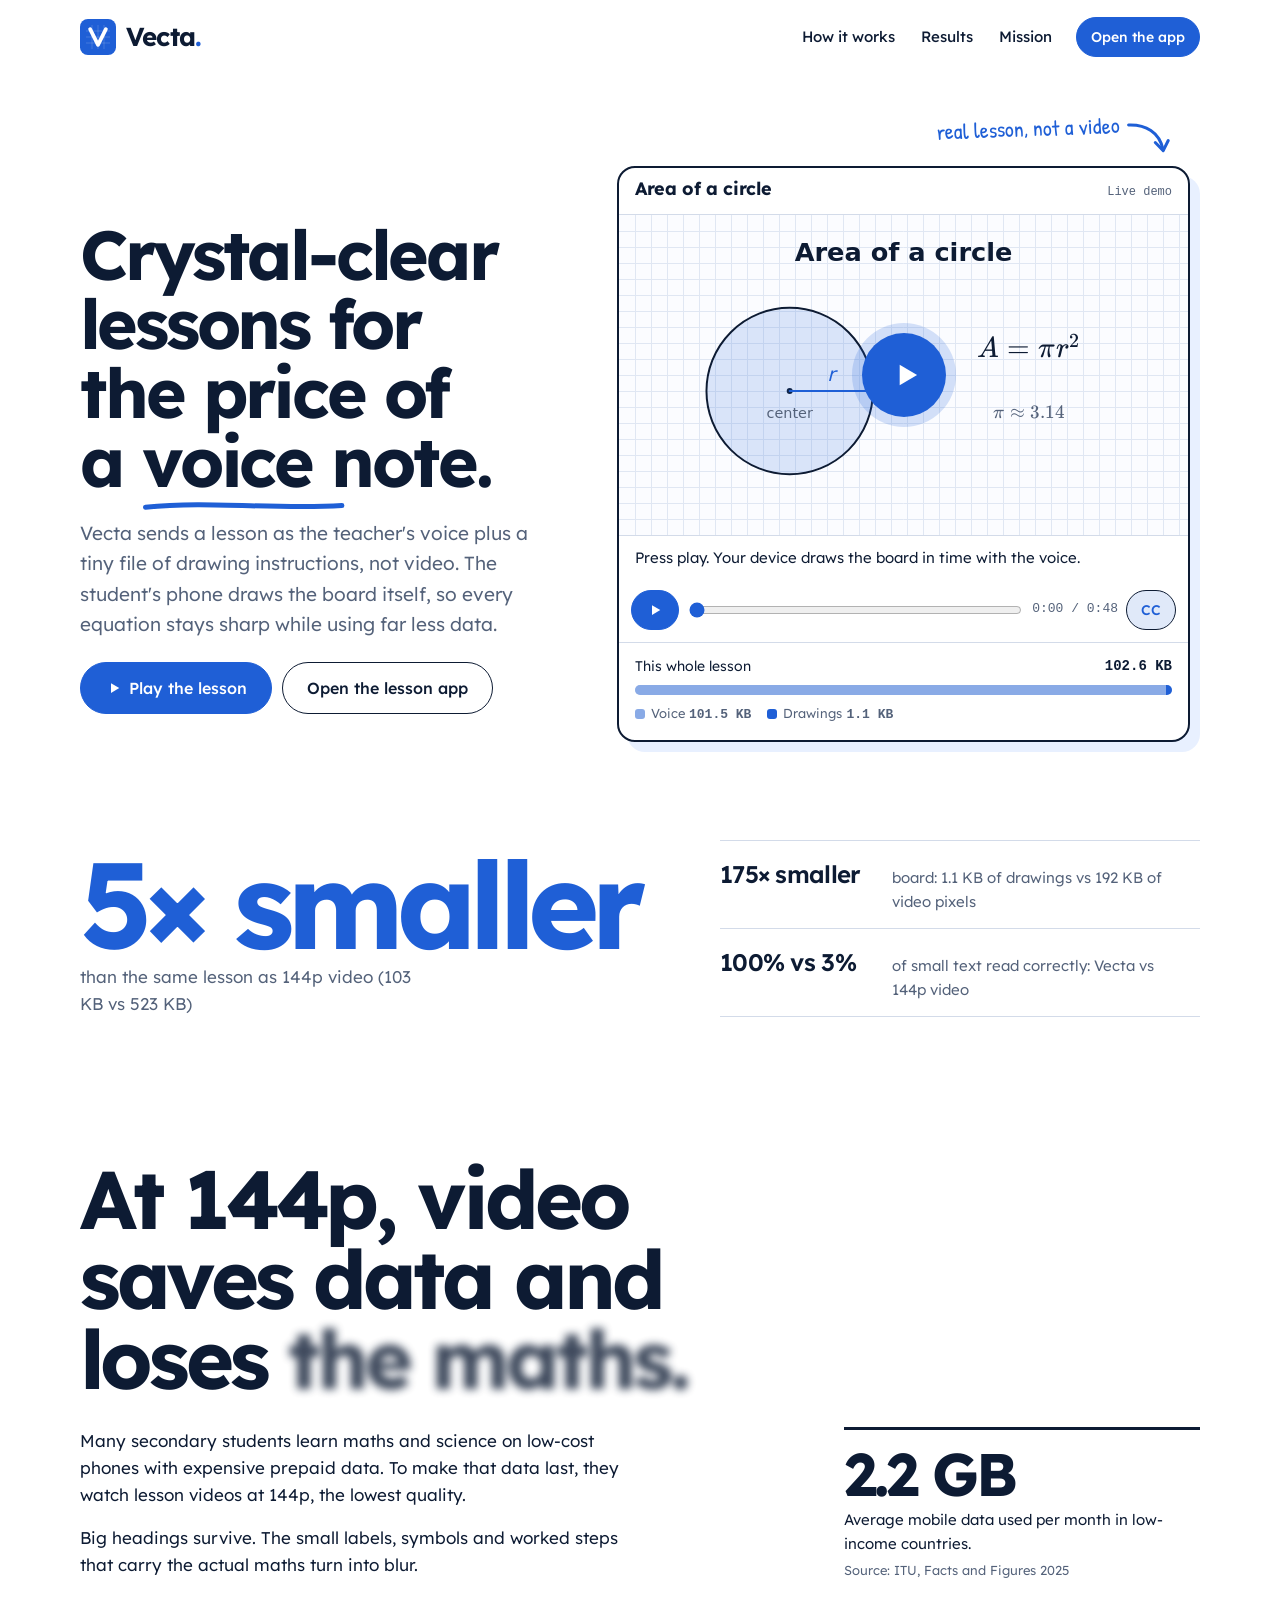
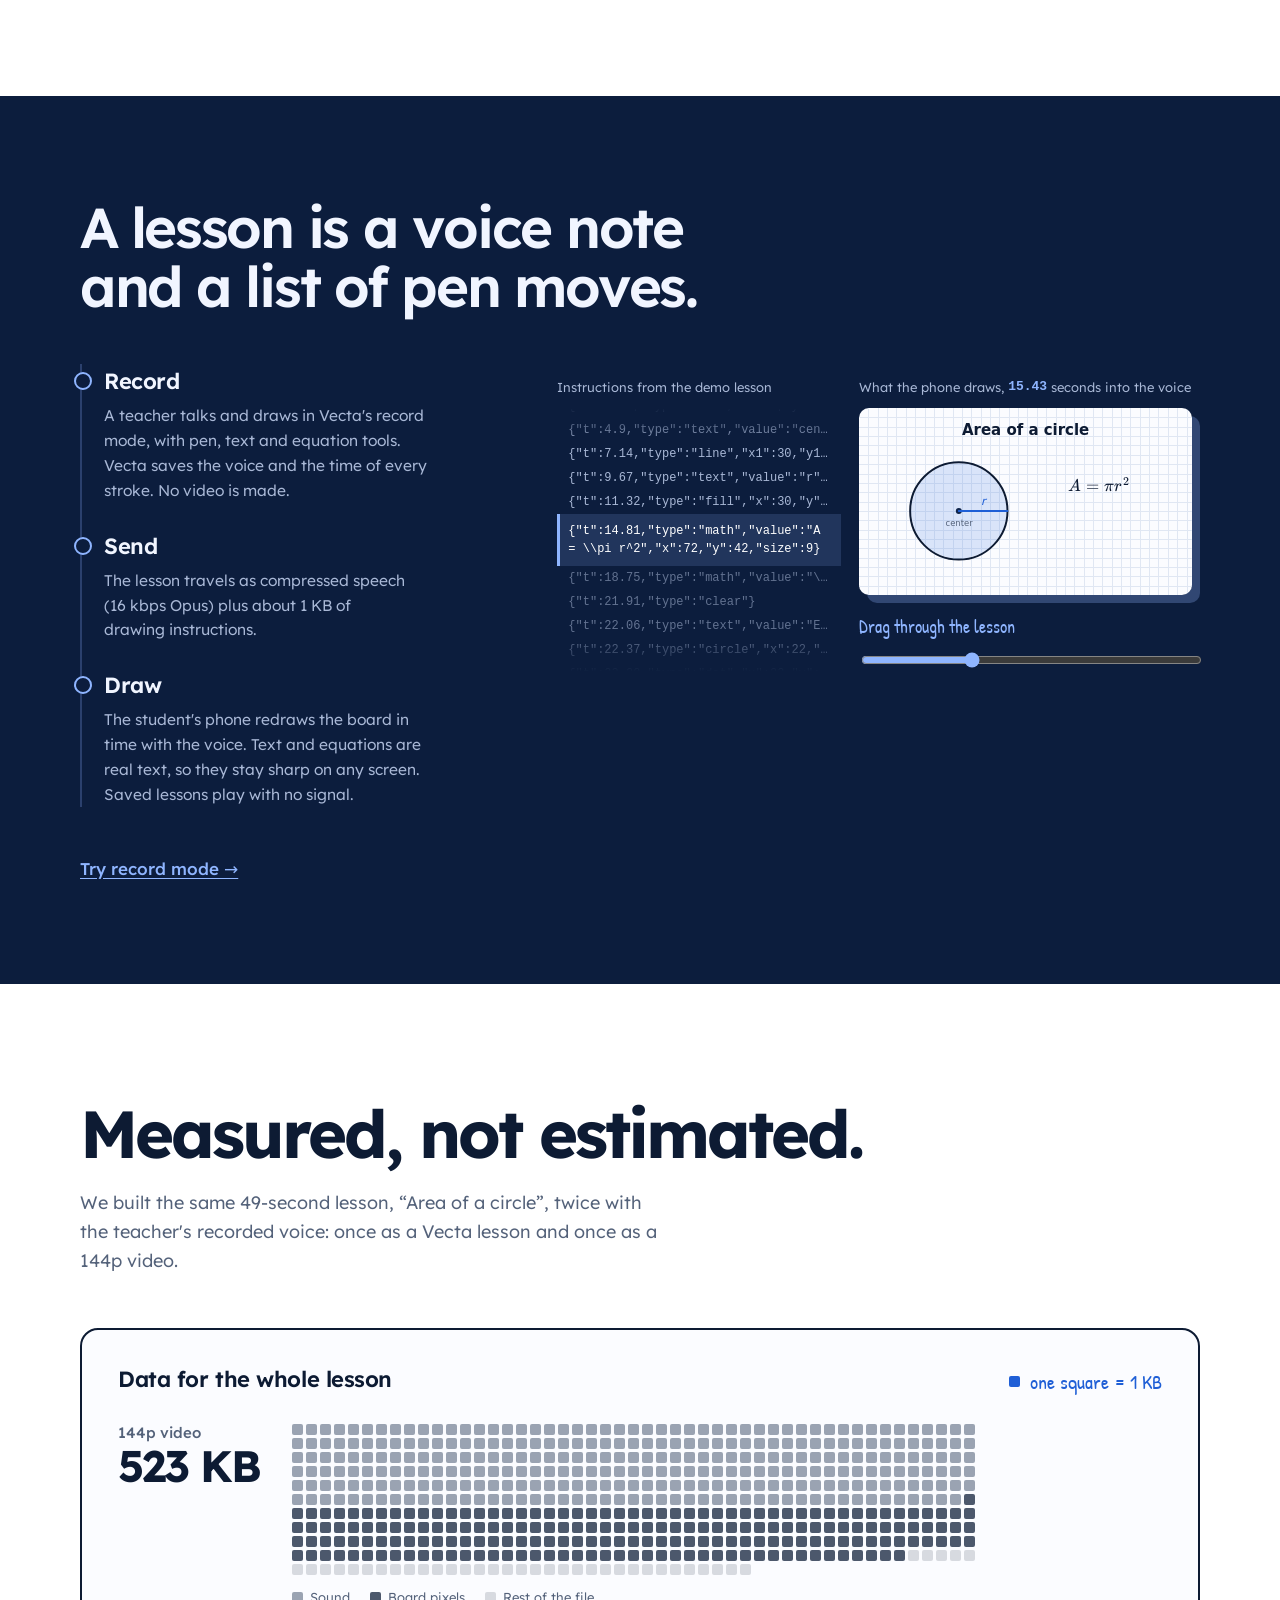
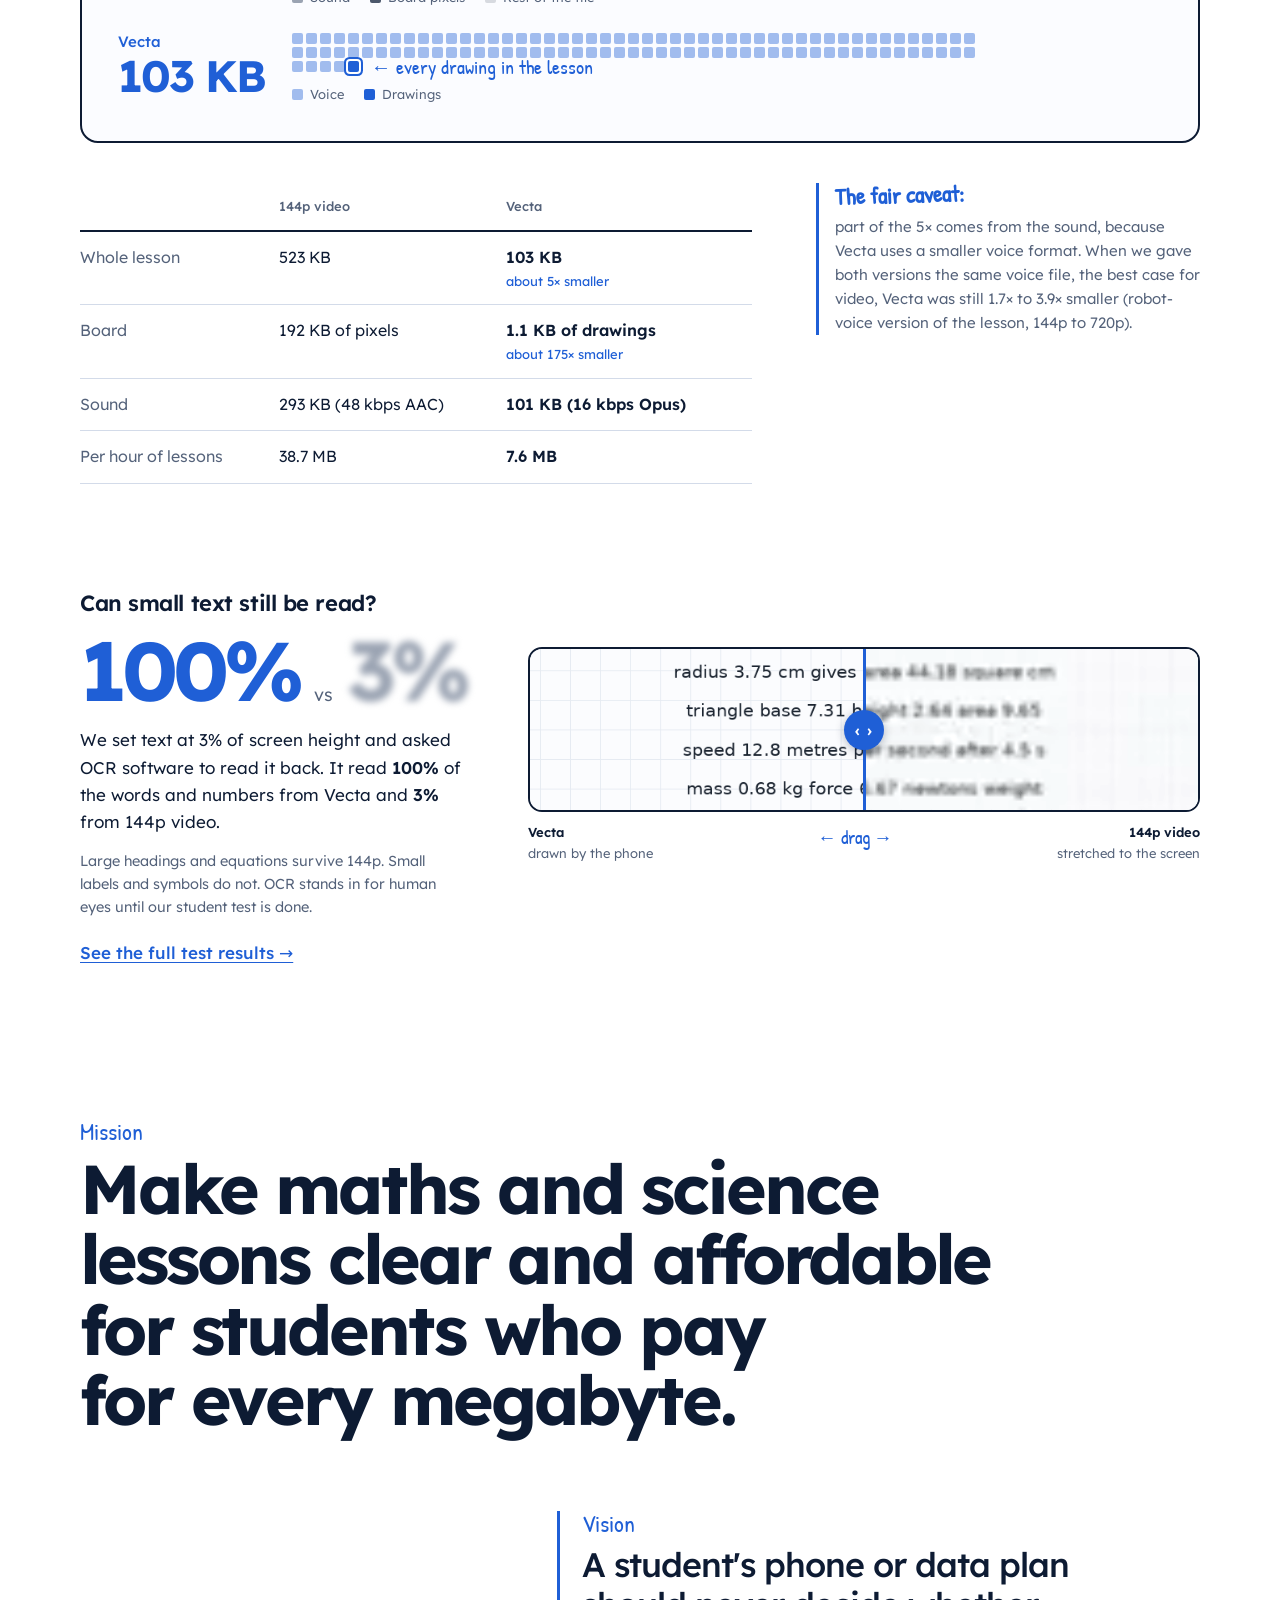
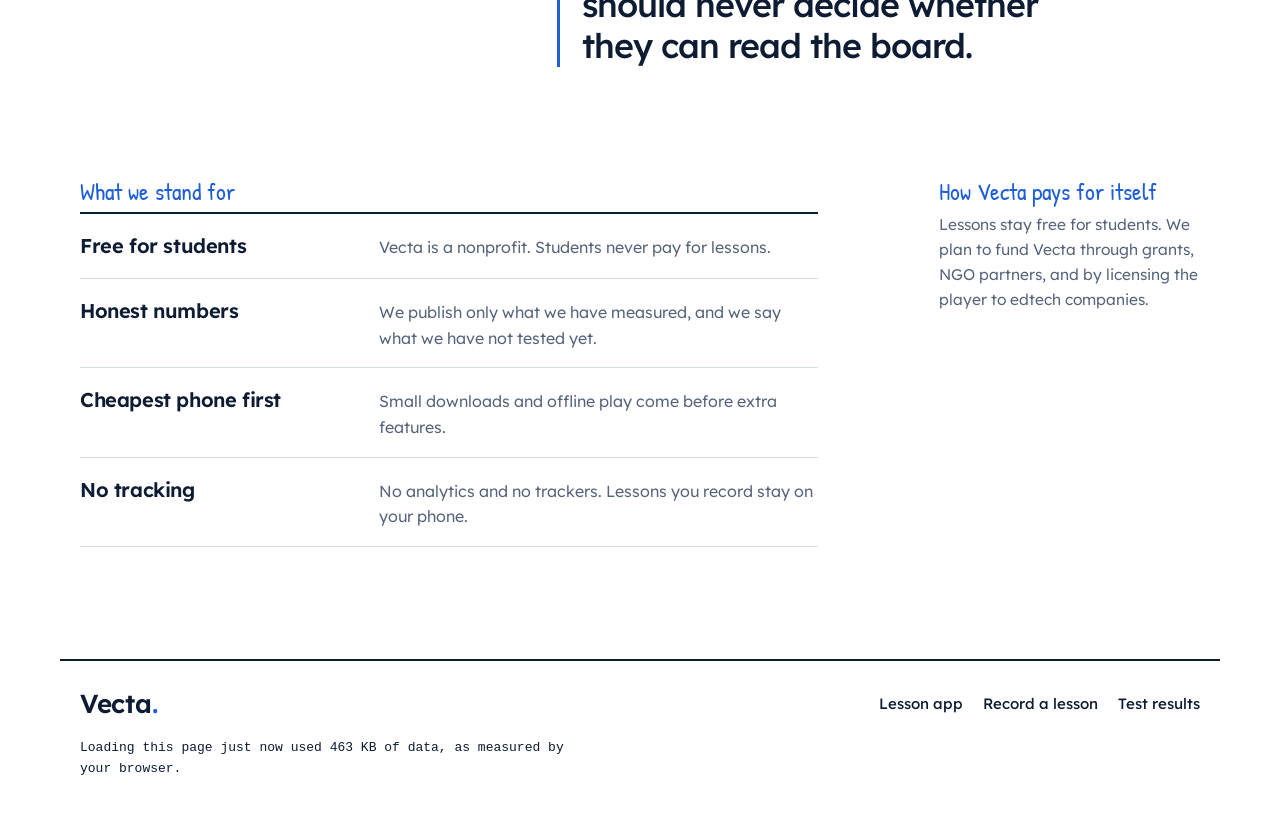
==== commit ee35df51: "Front page: remove team, contact, not-tested list and footer credit Co-Authored-By: Claude Fable 5.2" ====
--- a/index.html
+++ b/index.html
@@ -28,7 +28,6 @@
     <a href="#how">How it works</a>
     <a href="#results">Results</a>
     <a href="#mission">Mission</a>
-    <a href="#team">Team</a>
   </nav>
   <a class="btn primary" href="app.html">Open the app</a>
 </header>
@@ -179,15 +178,6 @@
     </figure>
   </div>
 
-  <div class="todo">
-    <h3>What we have not tested yet</h3>
-    <ul>
-      <li>A readability test with real students</li>
-      <li>A cheap Android phone in real use</li>
-      <li>A filmed whiteboard lesson as the video benchmark</li>
-      <li>A pilot with an NGO or school partner</li>
-    </ul>
-  </div>
   <p class="links"><a href="results.html">See the full test results →</a></p>
 </section>
 
@@ -219,26 +209,6 @@
   </div>
 </section>
 
-<!-- ============ TEAM + CONTACT ============ -->
-<section class="people-sec wrap" id="team">
-  <div class="team">
-    <h2>The team</h2>
-    <p>We are five high-school students entering the 2026–27 Conrad Challenge in the Cyber-Technology &amp; Security category.</p>
-    <!-- TEAM: add your names here. Copy one line per person and remove the comment marks:
-    <ul class="people">
-      <li><b>First name</b><span>Role, for example "Player and recording"</span></li>
-    </ul>
-    -->
-  </div>
-  <div class="contact" id="contact">
-    <h2>Contact</h2>
-    <p>Teachers, NGOs, schools and edtech teams: we would like to hear from you.</p>
-    <!-- TEAM: add a team email here, for example
-         <p><a href="mailto:TEAM-EMAIL">TEAM-EMAIL</a></p> -->
-    <p><a class="btn" href="https://github.com/vecta-team/Vecta">Vecta on GitHub</a></p>
-  </div>
-</section>
-
 </main>
 
 <footer class="foot wrap">
@@ -251,7 +221,6 @@
     </nav>
   </div>
   <p id="pageKB" hidden></p>
-  <p>Built by the Vecta team. Website and app code written with help from Claude, an AI assistant made by Anthropic. Equations are drawn with <a href="KaTeX-LICENSE.txt">KaTeX</a>; the fonts are <a href="Lexend-LICENSE.txt">Lexend</a> and <a href="PatrickHand-LICENSE.txt">Patrick Hand</a>. This site uses no analytics or trackers.</p>
 </footer>
 
 <audio id="audio" preload="none"></audio>
--- a/site.css
+++ b/site.css
@@ -182,13 +182,6 @@
 /* on phones, show the left half of both pictures larger so the text can be judged */
 @media (max-width: 560px) { .cmp-frame { aspect-ratio: 400 / 196; } .cmp-frame img { object-fit: cover; object-position: left center; } .cmp-handle::after { width: 34px; height: 34px; font-size: 14px; } }
 
-/* not tested yet: an honest to-do list */
-.todo { margin-top: clamp(36px, 6vw, 72px); display: grid; grid-template-columns: minmax(0, 4fr) minmax(0, 7fr); gap: 16px clamp(28px, 5vw, 72px); padding-block: 24px; border-top: 2px solid var(--ink); border-bottom: 1px solid var(--line); }
-.todo ul { margin: 0; padding: 0; list-style: none; display: grid; gap: 10px; font-size: 17px; }
-.todo li { display: flex; gap: 12px; align-items: baseline; }
-.todo li::before { content: ""; flex: none; width: 15px; height: 15px; border: 2px solid var(--accent); border-radius: 4px 5px 3px 6px; transform: translateY(2px) rotate(-3deg); }
-@media (max-width: 820px) { .todo { grid-template-columns: minmax(0, 1fr); } }
-
 /* ---------- mission, vision, values */
 .mission { display: grid; grid-template-columns: repeat(12, minmax(0, 1fr)); gap: 0 clamp(16px, 2vw, 28px); padding-block: clamp(80px, 12vw, 160px) 0; }
 .mission h2 { font-family: var(--hand); font-weight: 400; font-size: 24px; letter-spacing: 0; color: var(--accent); margin-bottom: 8px; }
@@ -206,19 +199,6 @@
 @media (max-width: 900px) { .mis, .vis, .stand, .model { grid-column: 1 / -1; } .vis { margin-left: clamp(0px, 8vw, 80px); } .model { margin-top: 36px; max-width: 46ch; } }
 @media (max-width: 520px) { .stand dl div { grid-template-columns: minmax(0, 1fr); } }
 
-/* ---------- team + contact */
-.people-sec { display: grid; grid-template-columns: minmax(0, 7fr) minmax(0, 5fr); gap: 32px clamp(28px, 5vw, 72px); padding-block: clamp(72px, 10vw, 136px) 0; align-items: start; }
-.people-sec h2 { font-size: clamp(28px, 3.6vw, 44px); font-weight: 700; letter-spacing: -0.04em; margin-bottom: 12px; }
-.people-sec > div { display: grid; gap: 12px; }
-.team p { font-size: 19px; max-width: 40ch; }
-.contact { background: var(--tint); border-radius: 18px; padding: clamp(20px, 3vw, 32px); }
-.contact h2 { font-size: 24px; }
-.contact .btn { background: var(--surface); }
-.people { list-style: none; margin: 0; padding: 0; display: grid; gap: 8px; }
-.people li { display: grid; }
-.people span { color: var(--muted); font-size: 14px; }
-@media (max-width: 760px) { .people-sec { grid-template-columns: minmax(0, 1fr); } }
-
 /* ---------- footer */
 .foot { margin-top: clamp(64px, 9vw, 112px); padding-block: 22px max(40px, env(safe-area-inset-bottom, 0px)); border-top: 2px solid var(--ink); display: grid; gap: 14px; font-size: 14px; color: var(--muted); }
 .foot nav { gap: 20px; }
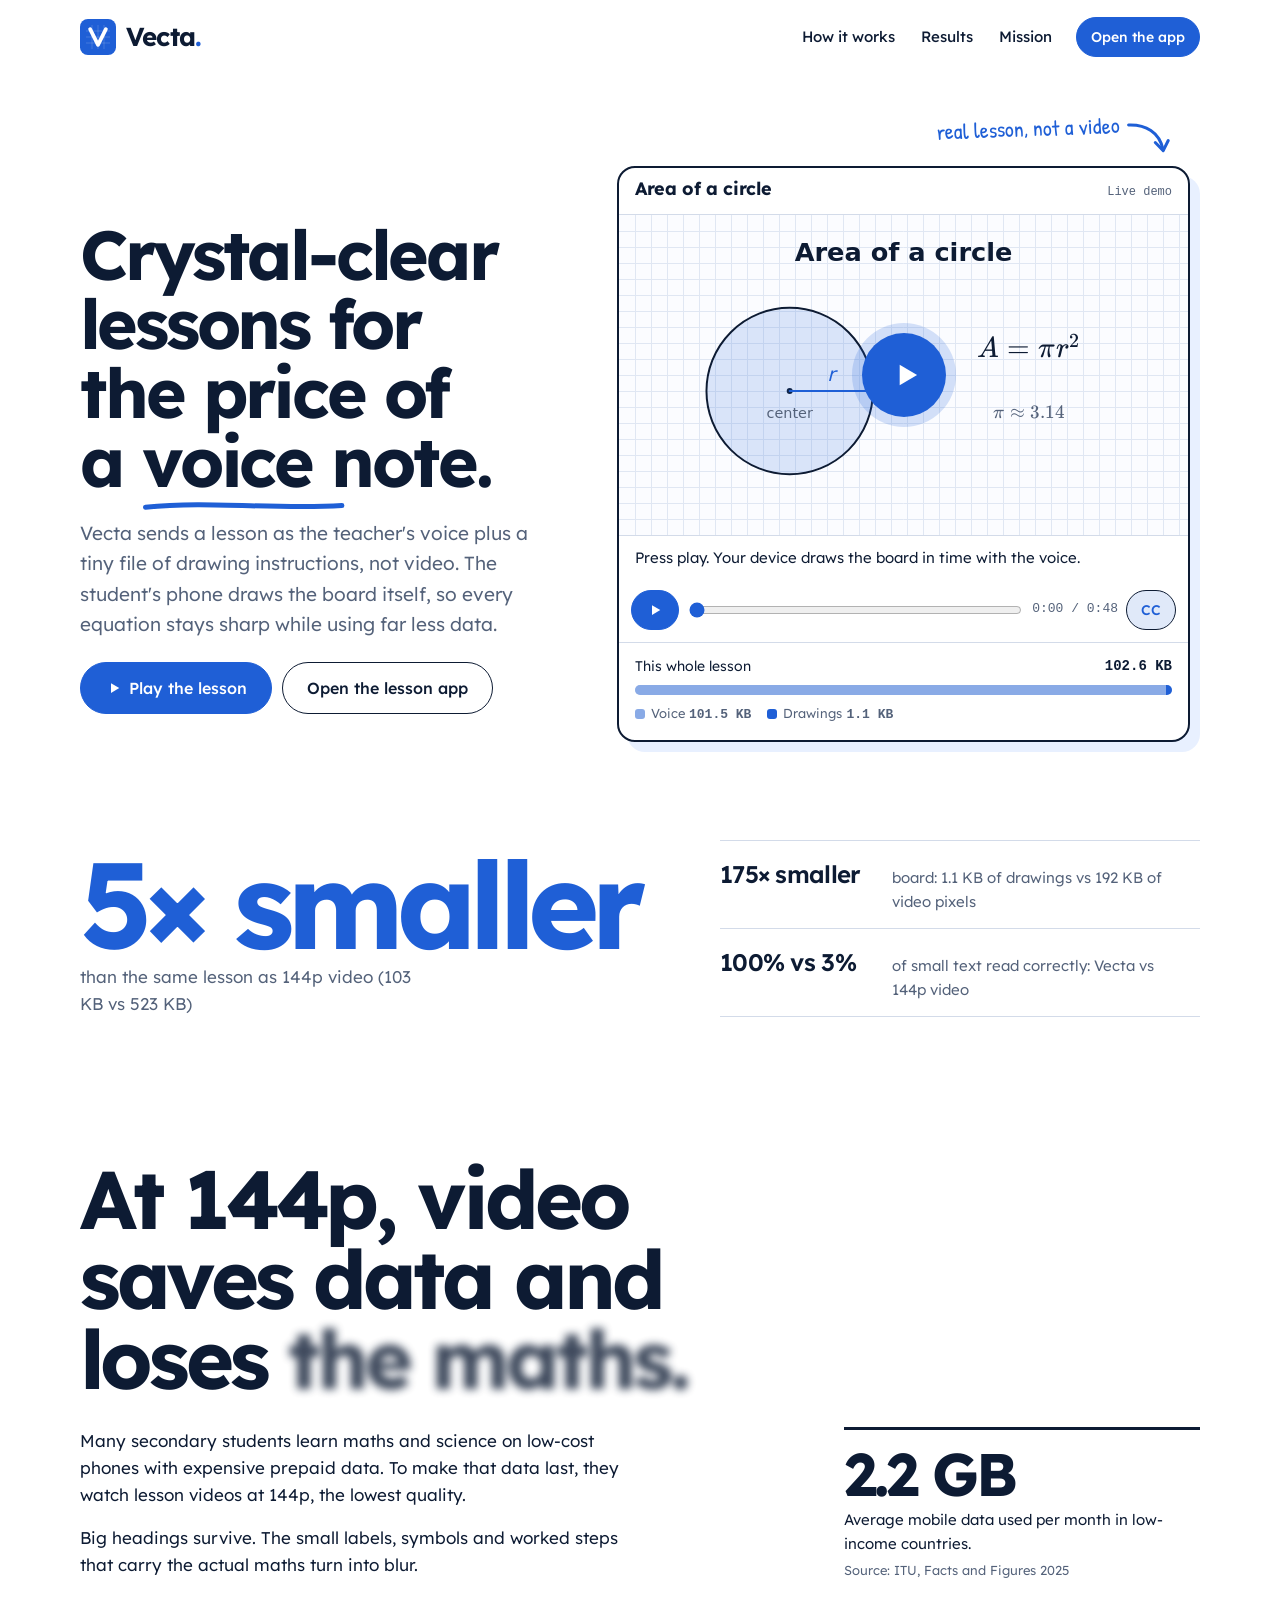
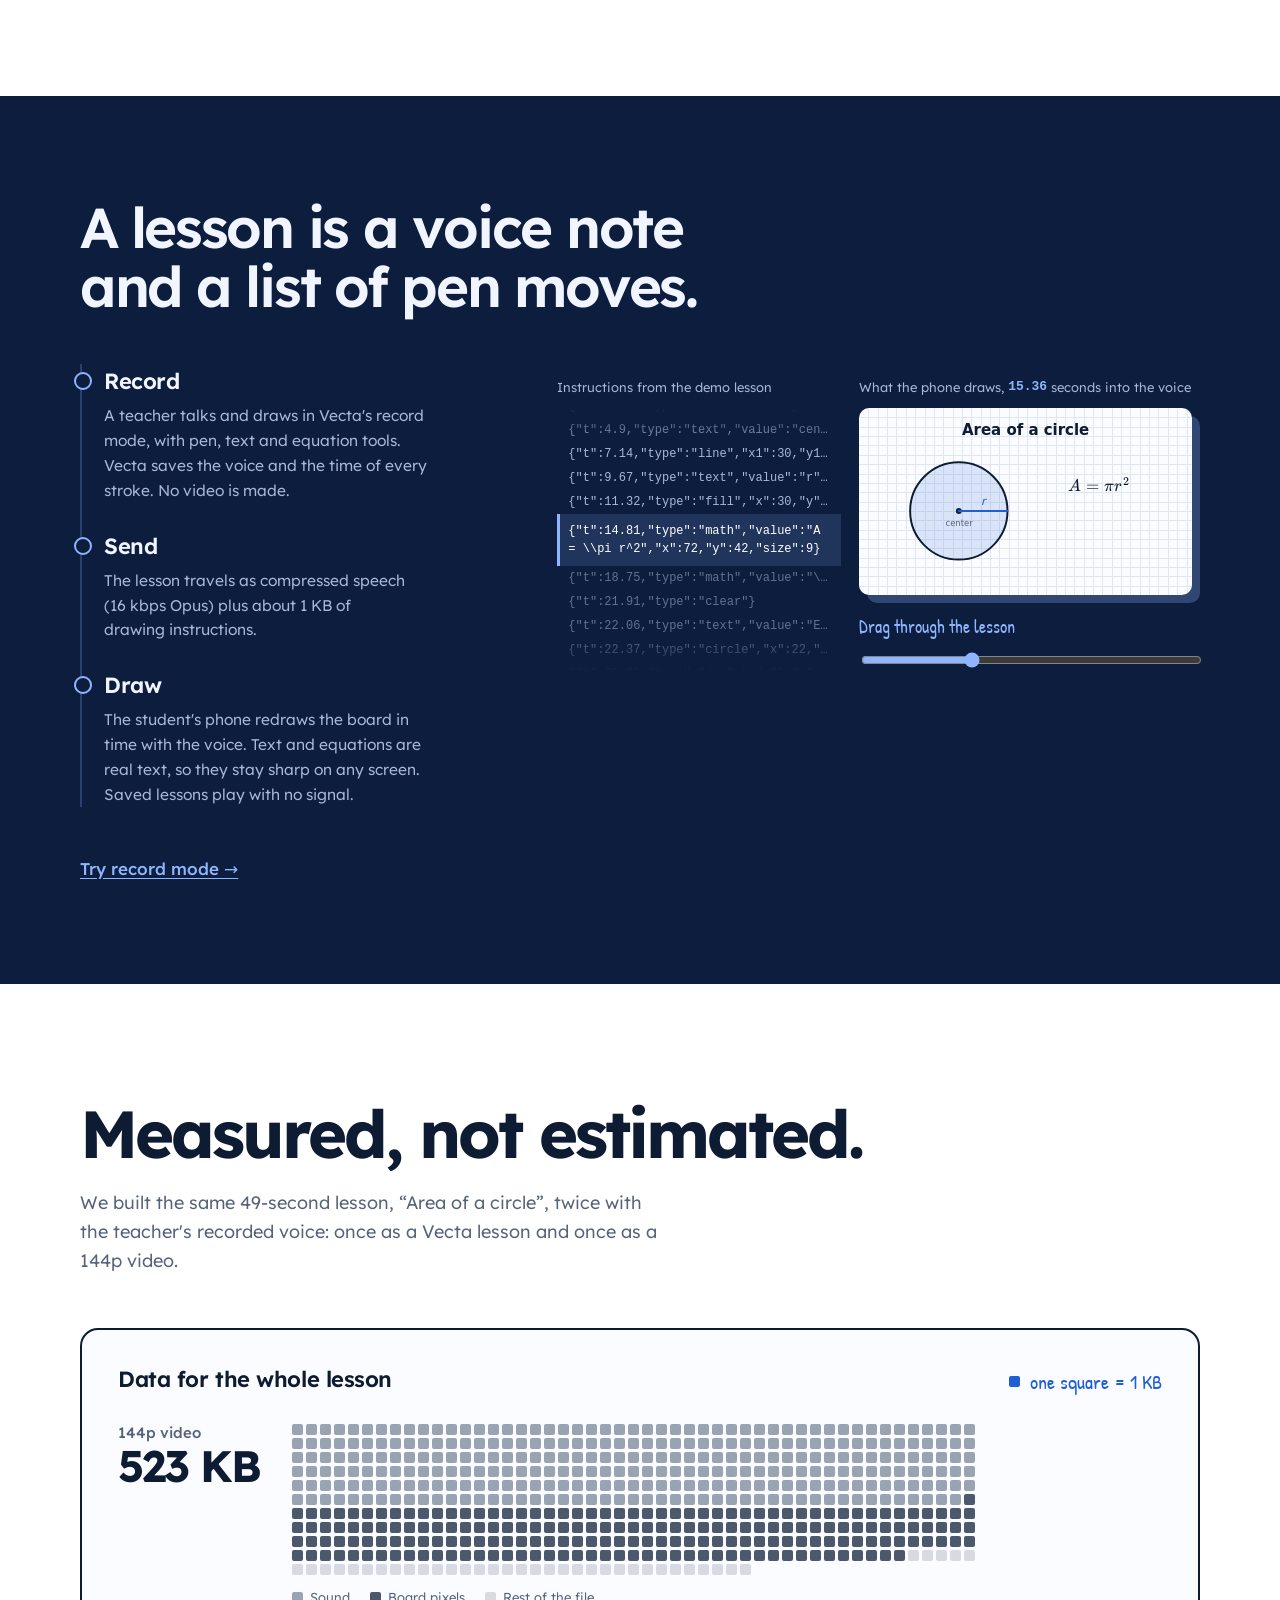
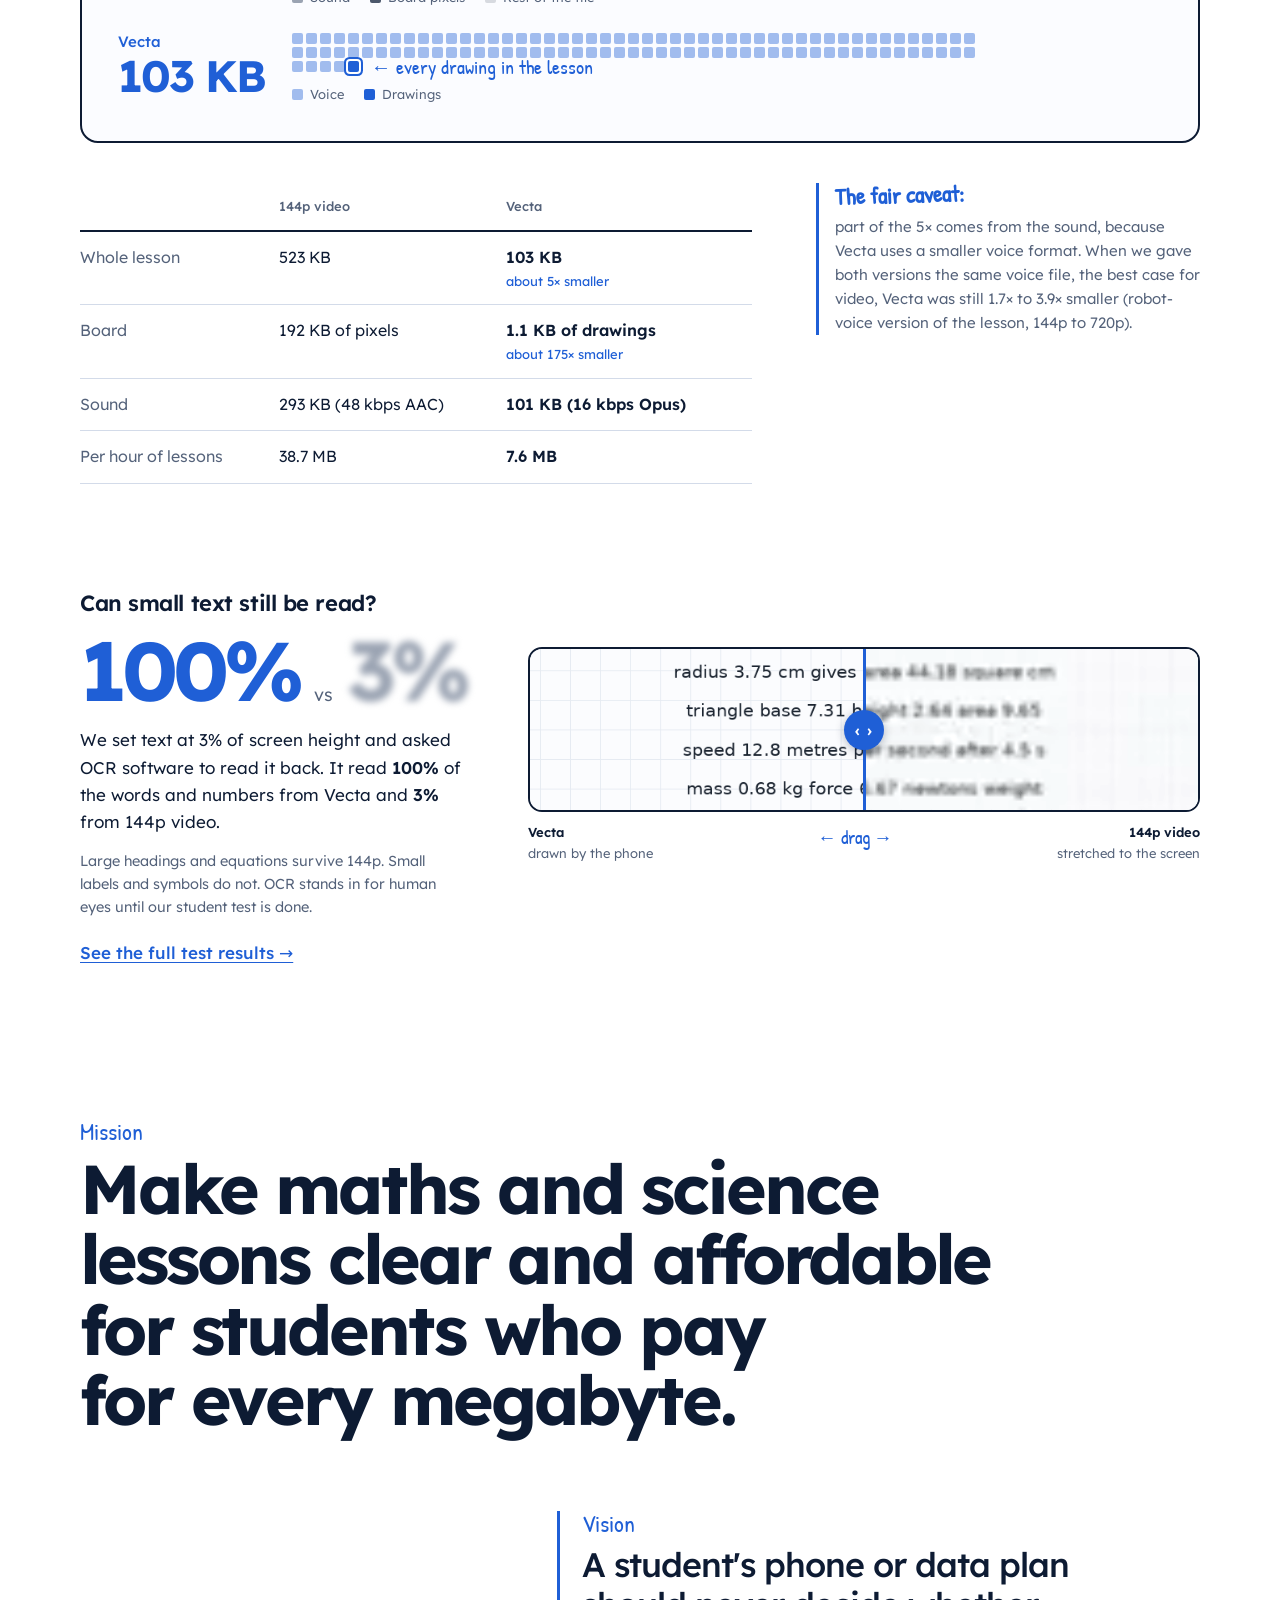
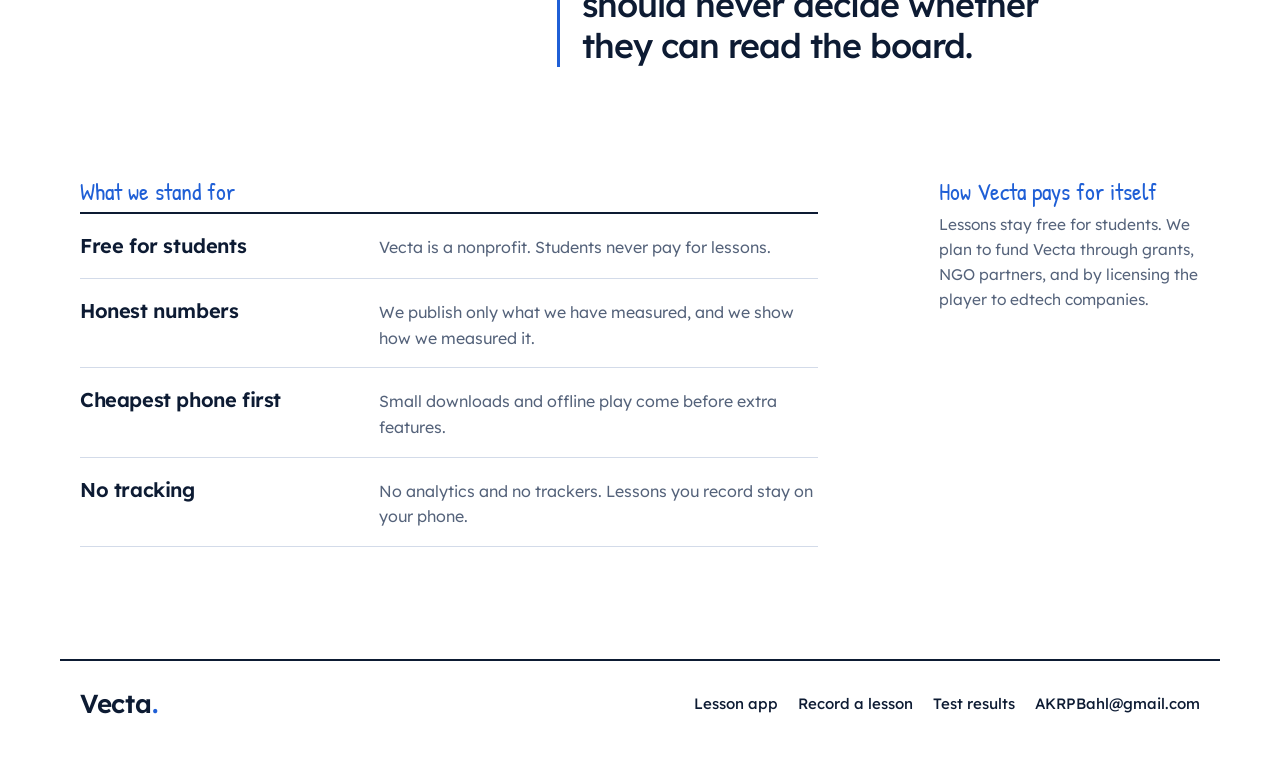
==== commit f9d06e7e: "Front page: footer is only name, links and contact email; reword Honest numbers Co-Authored-By: Clau" ====
--- a/index.html
+++ b/index.html
@@ -198,7 +198,7 @@
     <h2>What we stand for</h2>
     <dl>
       <div><dt>Free for students</dt><dd>Vecta is a nonprofit. Students never pay for lessons.</dd></div>
-      <div><dt>Honest numbers</dt><dd>We publish only what we have measured, and we say what we have not tested yet.</dd></div>
+      <div><dt>Honest numbers</dt><dd>We publish only what we have measured, and we show how we measured it.</dd></div>
       <div><dt>Cheapest phone first</dt><dd>Small downloads and offline play come before extra features.</dd></div>
       <div><dt>No tracking</dt><dd>No analytics and no trackers. Lessons you record stay on your phone.</dd></div>
     </dl>
@@ -218,9 +218,9 @@
       <a href="app.html">Lesson app</a>
       <a href="record.html">Record a lesson</a>
       <a href="results.html">Test results</a>
+      <a href="mailto:AKRPBahl@gmail.com">AKRPBahl@gmail.com</a>
     </nav>
   </div>
-  <p id="pageKB" hidden></p>
 </footer>
 
 <audio id="audio" preload="none"></audio>
--- a/site.css
+++ b/site.css
@@ -201,6 +201,5 @@
 
 /* ---------- footer */
 .foot { margin-top: clamp(64px, 9vw, 112px); padding-block: 22px max(40px, env(safe-area-inset-bottom, 0px)); border-top: 2px solid var(--ink); display: grid; gap: 14px; font-size: 14px; color: var(--muted); }
-.foot nav { gap: 20px; }
+.foot nav { gap: 8px 20px; }
 .foot p { max-width: 75ch; }
-#pageKB { font-family: var(--mono); font-size: 13px; color: var(--ink); }
